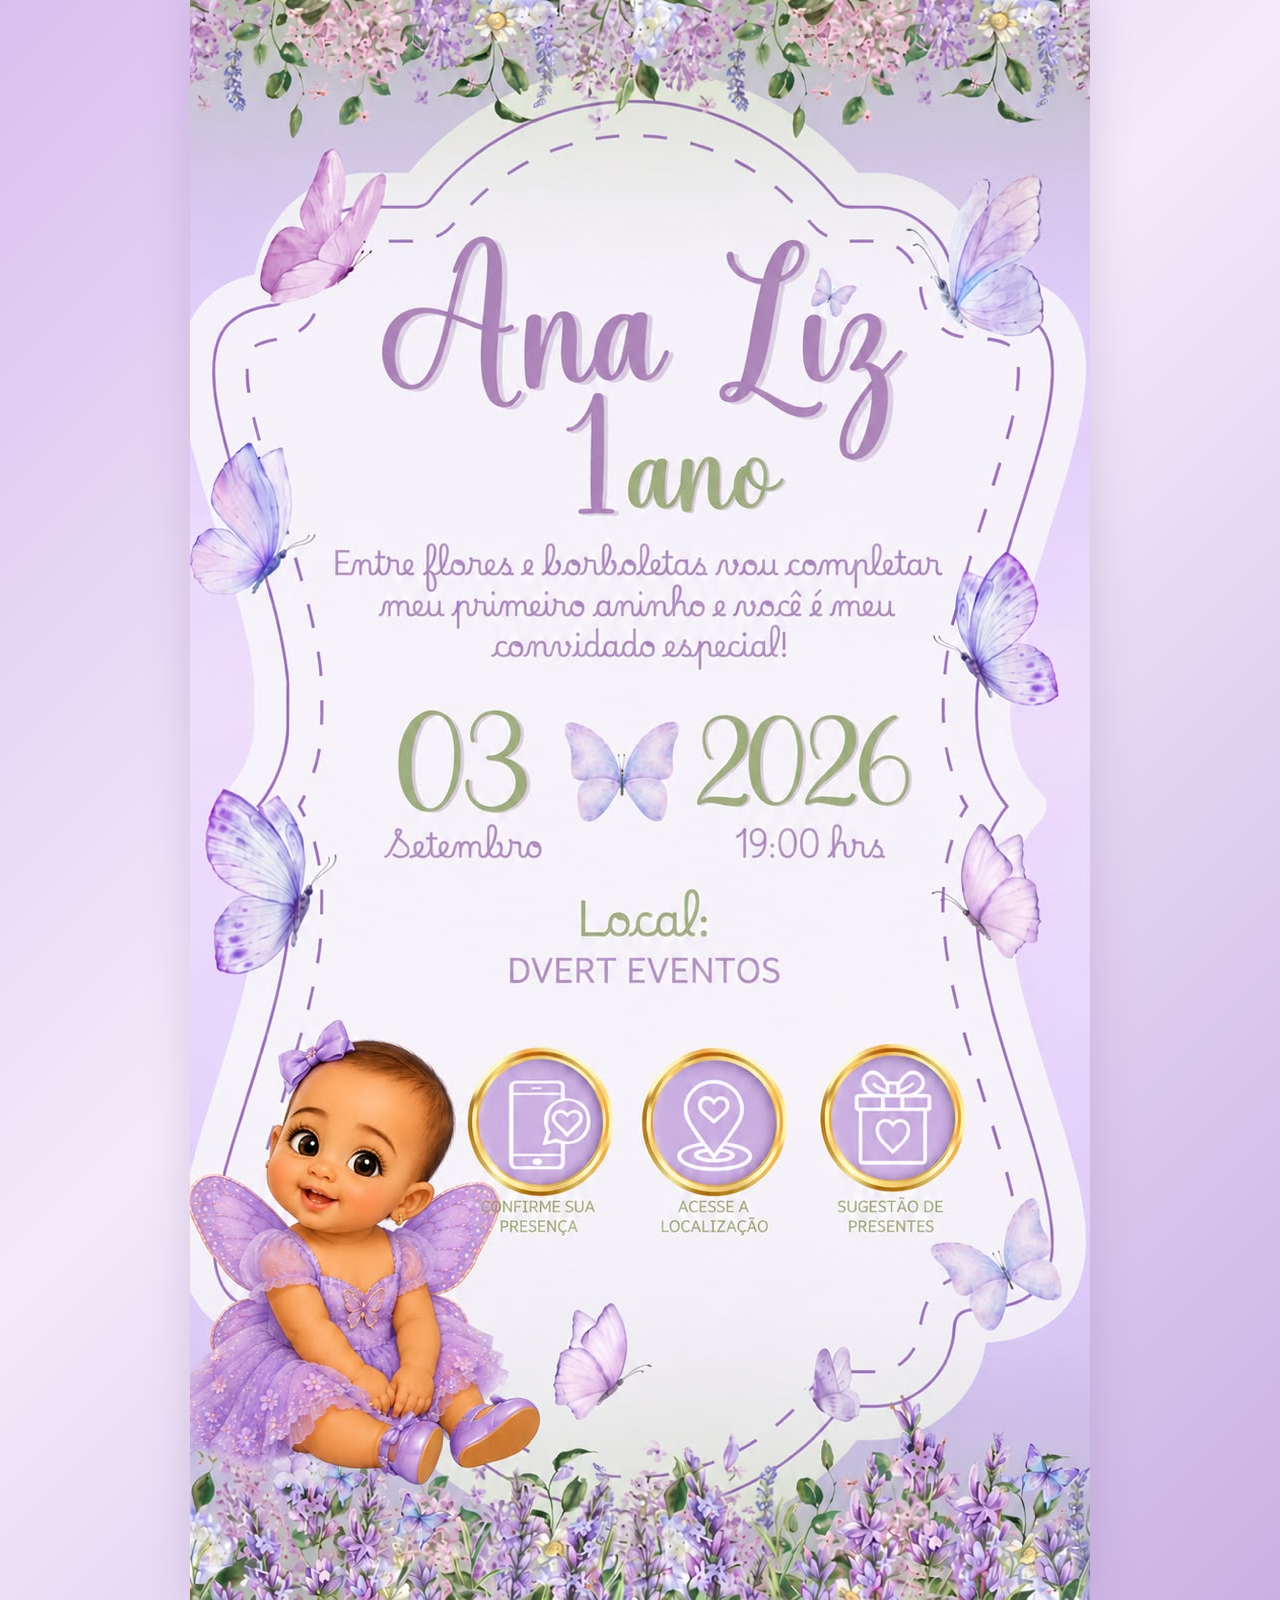
==== index.html @ 5e08dd84 "Cria site de convite da Ana Liz" ====
<!doctype html>
<html lang="pt-BR">
<head>
  <meta charset="UTF-8">
  <meta name="viewport" content="width=device-width, initial-scale=1">
  <meta name="theme-color" content="#c9a4df">
  <meta name="description" content="Convite de aniversário de 1 ano da Ana Liz.">
  <title>Ana Liz — 1 ano</title>
  <link rel="preconnect" href="https://fonts.googleapis.com">
  <link rel="preconnect" href="https://fonts.gstatic.com" crossorigin>
  <link href="https://fonts.googleapis.com/css2?family=Quicksand:wght@400;500;600&family=Sacramento&display=swap" rel="stylesheet">
  <link rel="stylesheet" href="assets/styles.css">
</head>
<body class="art-page">
  <main class="invite" aria-label="Convite de aniversário da Ana Liz">
    <img class="invite__art" src="exemplo/WhatsApp%20Image%202026-08-03%20at%2011.10.00.jpeg" alt="Ana Liz, 1 ano. Dia 3 de setembro de 2026, às 19 horas, no Divert Eventos.">
    <nav class="invite__actions" aria-label="Ações do convite">
      <a class="hotspot hotspot--rsvp" href="confirmar.html" aria-label="Confirmar presença"><span>Confirmar presença</span></a>
      <a class="hotspot hotspot--map" id="map-link" href="#" target="_blank" rel="noopener noreferrer" aria-label="Abrir localização no mapa"><span>Acessar localização</span></a>
      <a class="hotspot hotspot--gifts" href="presentes.html" aria-label="Ver sugestões de presentes"><span>Sugestão de presentes</span></a>
    </nav>
  </main>
  <script src="assets/config.js"></script>
  <script src="assets/app.js"></script>
</body>
</html>
---- assets/styles.css ----
:root {
  --purple: #9c68b4;
  --purple-dark: #75448e;
  --lavender: #e8d8f5;
  --green: #9daa77;
  --cream: #fffafd;
  --gold: #d5a945;
}

* { box-sizing: border-box; }
html { background: #d9c3ed; }
body { margin: 0; color: var(--purple-dark); font-family: "Quicksand", sans-serif; }

.art-page {
  min-height: 100vh;
  display: grid;
  place-items: start center;
  background: linear-gradient(135deg, #d9c0ef, #f4eafa 45%, #cab1e4);
}

.invite { position: relative; width: min(100%, 900px); line-height: 0; box-shadow: 0 0 40px #6f4a8330; }
.invite__art { display: block; width: 100%; height: auto; }
.invite__actions { position: absolute; inset: 0; }
.hotspot { position: absolute; top: 64.2%; width: 18%; height: 13%; border-radius: 50%; }
.hotspot--rsvp { left: 31%; }
.hotspot--map { left: 50%; }
.hotspot--gifts { left: 69%; }
.hotspot span { position: absolute; width: 1px; height: 1px; overflow: hidden; clip: rect(0 0 0 0); }
.hotspot:focus-visible { outline: 5px solid #fff; box-shadow: 0 0 0 9px var(--purple); }

.back-button {
  position: absolute; z-index: 3; top: 1.25rem; left: 1.25rem; line-height: 1;
  display: inline-flex; align-items: center; gap: .3rem; padding: .62rem 1rem;
  color: #fff; background: #75448ed9; border: 2px solid #ffffffaa; border-radius: 999px;
  text-decoration: none; font: 600 .9rem/1 "Quicksand", sans-serif; backdrop-filter: blur(5px);
}
.back-button:first-letter { font-size: 1.5rem; }

.form-page {
  min-height: 100vh; padding: 0; background: #d5b8ed;
  background-image: radial-gradient(circle at 15% 15%, #f5eafa 0 3%, transparent 20%), radial-gradient(circle at 85% 80%, #efdffc 0 3%, transparent 22%);
}
.rsvp-card {
  position: relative; overflow: hidden; width: min(100%, 900px); min-height: 100vh; margin: auto;
  background: linear-gradient(90deg, #ead9f8 0 3%, #fffafd 8% 92%, #ead9f8 97%);
  box-shadow: 0 0 40px #68427e35;
}
.rsvp-card::before {
  content: ""; position: absolute; inset: 5.5rem 4% 6rem; border: 3px solid var(--purple); border-radius: 46% 46% 40% 40% / 9% 9% 8% 8%; opacity: .7;
}
.rsvp-card::after {
  content: ""; position: absolute; inset: 6.2rem 5.2% 6.8rem; border: 2px dashed var(--purple); border-radius: 45% 45% 39% 39% / 8% 8% 7% 7%; opacity: .75;
}
.flower-border { position: absolute; z-index: 1; left: 0; width: 100%; height: 115px; background: url("../exemplo/WhatsApp%20Image%202026-08-03%20at%2011.13.40.jpeg") center top / 100% auto no-repeat; }
.flower-border--top { top: 0; }
.flower-border--bottom { bottom: 0; background-position: center bottom; }
.butterfly { position: absolute; z-index: 2; font-size: 3rem; filter: hue-rotate(28deg); }
.butterfly--one { top: 7rem; left: 5%; transform: rotate(-18deg); }
.butterfly--two { right: 5%; bottom: 8rem; transform: rotate(24deg); }
.rsvp-card__content { position: relative; z-index: 2; width: min(78%, 590px); margin: auto; padding: 8.5rem 0 9rem; text-align: center; }
.eyebrow { margin: 0; color: var(--green); font-size: .84rem; font-weight: 600; letter-spacing: .18em; text-transform: uppercase; }
h1 { margin: .3rem 0 .6rem; font: 400 clamp(4rem, 12vw, 6.5rem)/.68 "Sacramento", cursive; color: var(--purple); }
.intro { max-width: 440px; margin: 1.4rem auto 1.7rem; line-height: 1.55; color: #796880; }
.rsvp-form { text-align: left; }
.rsvp-form > label, legend { display: block; margin: .85rem 0 .35rem; color: var(--purple-dark); font-size: .88rem; font-weight: 600; }
small { color: #94859b; font-weight: 400; }
input, textarea {
  width: 100%; border: 1px solid #d6bce4; border-radius: 13px; padding: .82rem .95rem;
  color: #5e4967; background: #fff; font: inherit; outline: none; box-shadow: 0 3px 10px #7550890b;
}
input:focus, textarea:focus { border-color: var(--purple); box-shadow: 0 0 0 3px #b88dce35; }
textarea { resize: vertical; }
fieldset { margin: 1rem 0; padding: 0; border: 0; }
.choice { display: flex; align-items: center; gap: .7rem; margin: .5rem 0; padding: .7rem .8rem; border: 1px solid #e2ceeb; border-radius: 13px; background: #fff; color: #67536f; cursor: pointer; }
.choice input { width: 1.05rem; height: 1.05rem; accent-color: var(--purple); }
button {
  width: 100%; margin-top: 1.25rem; padding: .95rem 1.2rem; border: 2px solid #ecc65e; border-radius: 999px;
  color: #fff; background: linear-gradient(135deg, #ae78c8, #8752a1); font: 600 1rem "Quicksand", sans-serif;
  box-shadow: 0 6px 0 #c99f39, 0 11px 22px #70438035; cursor: pointer;
}
button:hover { transform: translateY(-1px); }
button:disabled { opacity: .65; cursor: wait; }
.form-status { min-height: 1.5em; margin: 1rem 0 0; text-align: center; font-size: .9rem; line-height: 1.45; }
.form-status--success { color: #547442; }
.form-status--error { color: #a33a60; }
.back-button--form { top: 1rem; }

@media (max-width: 540px) {
  .back-button { top: .65rem; left: .65rem; padding: .5rem .72rem; }
  .back-button span { display: none; }
  .rsvp-card::before { inset-inline: 2%; }
  .rsvp-card::after { inset-inline: 3.5%; }
  .rsvp-card__content { width: 78%; padding-top: 7.5rem; }
  .flower-border { height: 88px; }
  .butterfly { font-size: 2rem; }
  .intro { font-size: .9rem; }
}
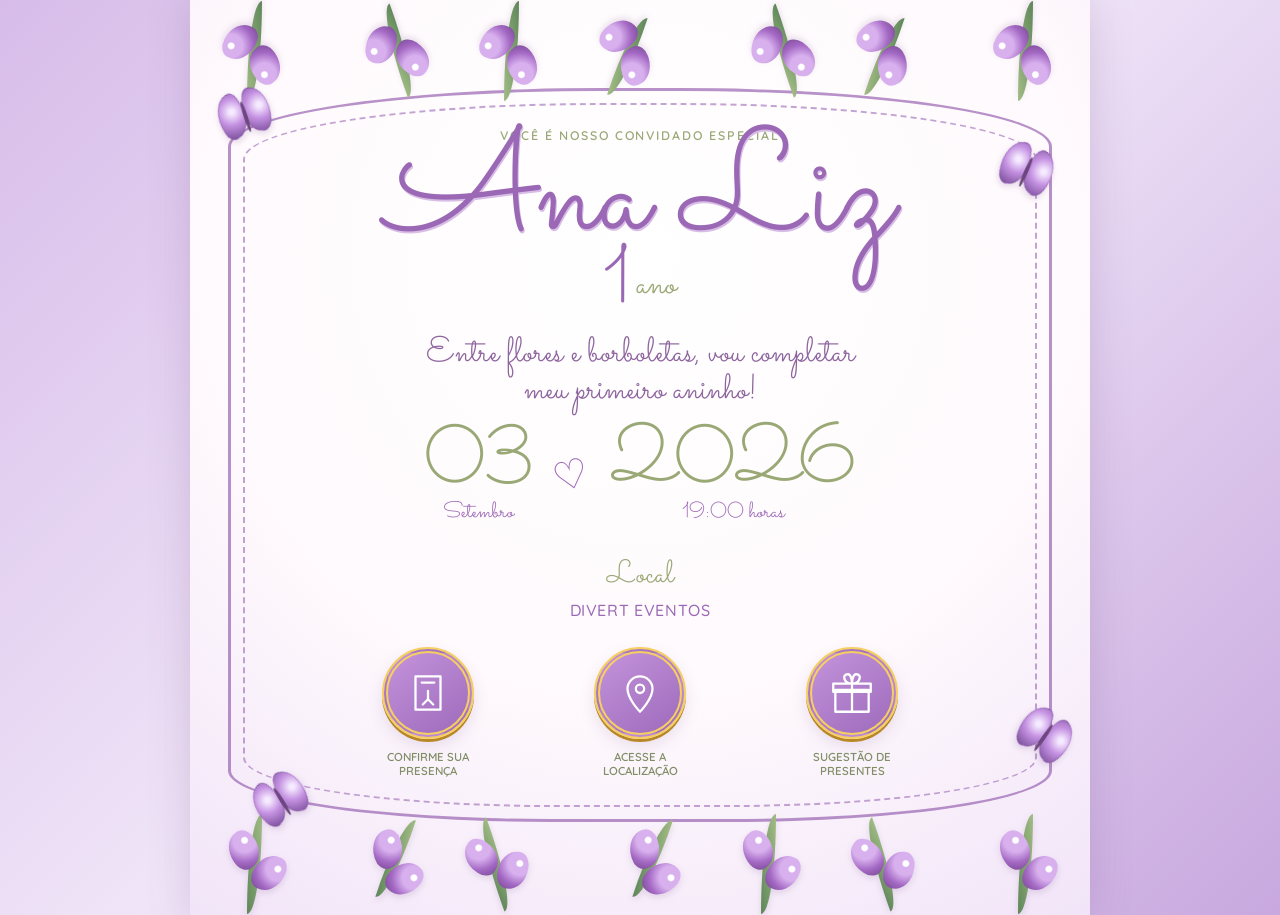
==== commit 0d196fea: "Reconstrói convite com HTML e CSS" ====
--- a/index.html
+++ b/index.html
@@ -11,14 +11,51 @@
   <link href="https://fonts.googleapis.com/css2?family=Quicksand:wght@400;500;600&family=Sacramento&display=swap" rel="stylesheet">
   <link rel="stylesheet" href="assets/styles.css">
 </head>
-<body class="art-page">
-  <main class="invite" aria-label="Convite de aniversário da Ana Liz">
-    <img class="invite__art" src="exemplo/WhatsApp%20Image%202026-08-03%20at%2011.10.00.jpeg" alt="Ana Liz, 1 ano. Dia 3 de setembro de 2026, às 19 horas, no Divert Eventos.">
-    <nav class="invite__actions" aria-label="Ações do convite">
-      <a class="hotspot hotspot--rsvp" href="confirmar.html" aria-label="Confirmar presença"><span>Confirmar presença</span></a>
-      <a class="hotspot hotspot--map" id="map-link" href="#" target="_blank" rel="noopener noreferrer" aria-label="Abrir localização no mapa"><span>Acessar localização</span></a>
-      <a class="hotspot hotspot--gifts" href="presentes.html" aria-label="Ver sugestões de presentes"><span>Sugestão de presentes</span></a>
-    </nav>
+<body class="invitation-page">
+  <main class="paper">
+    <div class="garden garden--top" aria-hidden="true"><i></i><i></i><i></i><i></i><i></i><i></i><i></i></div>
+    <div class="garden garden--bottom" aria-hidden="true"><i></i><i></i><i></i><i></i><i></i><i></i><i></i></div>
+    <div class="stitched-frame" aria-hidden="true"></div>
+    <span class="css-butterfly bf-1" aria-hidden="true"><i></i></span>
+    <span class="css-butterfly bf-2" aria-hidden="true"><i></i></span>
+    <span class="css-butterfly bf-3" aria-hidden="true"><i></i></span>
+    <span class="css-butterfly bf-4" aria-hidden="true"><i></i></span>
+
+    <section class="hero-content">
+      <p class="eyebrow">Você é nosso convidado especial</p>
+      <h1 class="name">Ana Liz</h1>
+      <p class="age"><strong>1</strong><span>ano</span></p>
+      <p class="verse">Entre flores e borboletas, vou completar<br>meu primeiro aninho!</p>
+
+      <div class="date-row" aria-label="3 de setembro de 2026, às 19 horas">
+        <div><strong>03</strong><span>Setembro</span></div>
+        <span class="date-butterfly" aria-hidden="true">♡</span>
+        <div><strong>2026</strong><span>19:00 horas</span></div>
+      </div>
+
+      <p class="venue"><span>Local</span><strong>DIVERT EVENTOS</strong></p>
+
+      <nav class="action-grid" aria-label="Ações do convite">
+        <a href="confirmar.html">
+          <span class="round-icon gold-ring" aria-hidden="true">
+            <svg viewBox="0 0 48 48"><path d="M12 8h24v32H12zM18 14h12M19 35l5-5 5 5M24 30v-8"/></svg>
+          </span>
+          <span>Confirme sua<br>presença</span>
+        </a>
+        <a id="map-link" href="#" target="_blank" rel="noopener noreferrer">
+          <span class="round-icon gold-ring" aria-hidden="true">
+            <svg viewBox="0 0 48 48"><path d="M24 42s12-12 12-22a12 12 0 1 0-24 0c0 10 12 22 12 22z"/><circle cx="24" cy="20" r="4"/></svg>
+          </span>
+          <span>Acesse a<br>localização</span>
+        </a>
+        <a href="presentes.html">
+          <span class="round-icon gold-ring" aria-hidden="true">
+            <svg viewBox="0 0 48 48"><path d="M8 21h32v21H8zM6 15h36v8H6zM24 15v27M24 15c-8 0-10-9-4-9 4 0 4 9 4 9zm0 0c8 0 10-9 4-9-4 0-4 9-4 9z"/></svg>
+          </span>
+          <span>Sugestão de<br>presentes</span>
+        </a>
+      </nav>
+    </section>
   </main>
   <script src="assets/config.js"></script>
   <script src="assets/app.js"></script>
--- a/assets/styles.css
+++ b/assets/styles.css
@@ -1,97 +1,46 @@
-:root {
-  --purple: #9c68b4;
-  --purple-dark: #75448e;
-  --lavender: #e8d8f5;
-  --green: #9daa77;
-  --cream: #fffafd;
-  --gold: #d5a945;
-}
-
-* { box-sizing: border-box; }
-html { background: #d9c3ed; }
-body { margin: 0; color: var(--purple-dark); font-family: "Quicksand", sans-serif; }
-
-.art-page {
-  min-height: 100vh;
-  display: grid;
-  place-items: start center;
-  background: linear-gradient(135deg, #d9c0ef, #f4eafa 45%, #cab1e4);
-}
-
-.invite { position: relative; width: min(100%, 900px); line-height: 0; box-shadow: 0 0 40px #6f4a8330; }
-.invite__art { display: block; width: 100%; height: auto; }
-.invite__actions { position: absolute; inset: 0; }
-.hotspot { position: absolute; top: 64.2%; width: 18%; height: 13%; border-radius: 50%; }
-.hotspot--rsvp { left: 31%; }
-.hotspot--map { left: 50%; }
-.hotspot--gifts { left: 69%; }
-.hotspot span { position: absolute; width: 1px; height: 1px; overflow: hidden; clip: rect(0 0 0 0); }
-.hotspot:focus-visible { outline: 5px solid #fff; box-shadow: 0 0 0 9px var(--purple); }
-
-.back-button {
-  position: absolute; z-index: 3; top: 1.25rem; left: 1.25rem; line-height: 1;
-  display: inline-flex; align-items: center; gap: .3rem; padding: .62rem 1rem;
-  color: #fff; background: #75448ed9; border: 2px solid #ffffffaa; border-radius: 999px;
-  text-decoration: none; font: 600 .9rem/1 "Quicksand", sans-serif; backdrop-filter: blur(5px);
-}
-.back-button:first-letter { font-size: 1.5rem; }
-
-.form-page {
-  min-height: 100vh; padding: 0; background: #d5b8ed;
-  background-image: radial-gradient(circle at 15% 15%, #f5eafa 0 3%, transparent 20%), radial-gradient(circle at 85% 80%, #efdffc 0 3%, transparent 22%);
-}
-.rsvp-card {
-  position: relative; overflow: hidden; width: min(100%, 900px); min-height: 100vh; margin: auto;
-  background: linear-gradient(90deg, #ead9f8 0 3%, #fffafd 8% 92%, #ead9f8 97%);
-  box-shadow: 0 0 40px #68427e35;
-}
-.rsvp-card::before {
-  content: ""; position: absolute; inset: 5.5rem 4% 6rem; border: 3px solid var(--purple); border-radius: 46% 46% 40% 40% / 9% 9% 8% 8%; opacity: .7;
-}
-.rsvp-card::after {
-  content: ""; position: absolute; inset: 6.2rem 5.2% 6.8rem; border: 2px dashed var(--purple); border-radius: 45% 45% 39% 39% / 8% 8% 7% 7%; opacity: .75;
-}
-.flower-border { position: absolute; z-index: 1; left: 0; width: 100%; height: 115px; background: url("../exemplo/WhatsApp%20Image%202026-08-03%20at%2011.13.40.jpeg") center top / 100% auto no-repeat; }
-.flower-border--top { top: 0; }
-.flower-border--bottom { bottom: 0; background-position: center bottom; }
-.butterfly { position: absolute; z-index: 2; font-size: 3rem; filter: hue-rotate(28deg); }
-.butterfly--one { top: 7rem; left: 5%; transform: rotate(-18deg); }
-.butterfly--two { right: 5%; bottom: 8rem; transform: rotate(24deg); }
-.rsvp-card__content { position: relative; z-index: 2; width: min(78%, 590px); margin: auto; padding: 8.5rem 0 9rem; text-align: center; }
-.eyebrow { margin: 0; color: var(--green); font-size: .84rem; font-weight: 600; letter-spacing: .18em; text-transform: uppercase; }
-h1 { margin: .3rem 0 .6rem; font: 400 clamp(4rem, 12vw, 6.5rem)/.68 "Sacramento", cursive; color: var(--purple); }
-.intro { max-width: 440px; margin: 1.4rem auto 1.7rem; line-height: 1.55; color: #796880; }
-.rsvp-form { text-align: left; }
-.rsvp-form > label, legend { display: block; margin: .85rem 0 .35rem; color: var(--purple-dark); font-size: .88rem; font-weight: 600; }
-small { color: #94859b; font-weight: 400; }
-input, textarea {
-  width: 100%; border: 1px solid #d6bce4; border-radius: 13px; padding: .82rem .95rem;
-  color: #5e4967; background: #fff; font: inherit; outline: none; box-shadow: 0 3px 10px #7550890b;
-}
-input:focus, textarea:focus { border-color: var(--purple); box-shadow: 0 0 0 3px #b88dce35; }
-textarea { resize: vertical; }
-fieldset { margin: 1rem 0; padding: 0; border: 0; }
-.choice { display: flex; align-items: center; gap: .7rem; margin: .5rem 0; padding: .7rem .8rem; border: 1px solid #e2ceeb; border-radius: 13px; background: #fff; color: #67536f; cursor: pointer; }
-.choice input { width: 1.05rem; height: 1.05rem; accent-color: var(--purple); }
-button {
-  width: 100%; margin-top: 1.25rem; padding: .95rem 1.2rem; border: 2px solid #ecc65e; border-radius: 999px;
-  color: #fff; background: linear-gradient(135deg, #ae78c8, #8752a1); font: 600 1rem "Quicksand", sans-serif;
-  box-shadow: 0 6px 0 #c99f39, 0 11px 22px #70438035; cursor: pointer;
-}
-button:hover { transform: translateY(-1px); }
-button:disabled { opacity: .65; cursor: wait; }
-.form-status { min-height: 1.5em; margin: 1rem 0 0; text-align: center; font-size: .9rem; line-height: 1.45; }
-.form-status--success { color: #547442; }
-.form-status--error { color: #a33a60; }
-.back-button--form { top: 1rem; }
-
-@media (max-width: 540px) {
-  .back-button { top: .65rem; left: .65rem; padding: .5rem .72rem; }
-  .back-button span { display: none; }
-  .rsvp-card::before { inset-inline: 2%; }
-  .rsvp-card::after { inset-inline: 3.5%; }
-  .rsvp-card__content { width: 78%; padding-top: 7.5rem; }
-  .flower-border { height: 88px; }
-  .butterfly { font-size: 2rem; }
-  .intro { font-size: .9rem; }
-}
+:root { --purple:#9b68b5; --dark:#714687; --lavender:#dfc8f0; --green:#9aa876; --paper:#fffafd; --gold:#d5aa43; }
+* { box-sizing:border-box; }
+html { background:#d8c0eb; }
+body { margin:0; color:var(--dark); font-family:"Quicksand",sans-serif; }
+.invitation-page,.form-page { min-height:100vh; background:linear-gradient(135deg,#d7bce9,#f0e5f8 48%,#c8a8df); }
+.paper,.rsvp-card { position:relative; overflow:hidden; width:min(100%,900px); min-height:100vh; margin:auto; background:radial-gradient(circle at 50% 28%,#fff 0,#fffafd 55%,#f1e4f8 100%); box-shadow:0 0 40px #68427e35; }
+.stitched-frame,.rsvp-card::before,.rsvp-card::after { position:absolute; pointer-events:none; }
+.stitched-frame { z-index:1; inset:5.5rem 4.2% 5.8rem; border:3px solid #9b68b5b8; border-radius:45% 45% 39% 39% / 8% 8% 7% 7%; }
+.stitched-frame::after { content:""; position:absolute; inset:12px; border:2px dashed #9b68b599; border-radius:inherit; }
+.garden { position:absolute; z-index:3; left:0; width:100%; height:110px; display:flex; align-items:flex-start; justify-content:space-around; pointer-events:none; filter:drop-shadow(0 3px 3px #7b53832c); }
+.garden--top { top:-9px; transform:rotate(180deg); }
+.garden--bottom { bottom:-9px; }
+.garden i { position:relative; display:block; width:15px; height:100px; border-radius:100% 0; background:linear-gradient(80deg,#5f875a,#a2bc85); transform:rotate(var(--r,0deg)); transform-origin:bottom; }
+.garden i::before,.garden i::after { content:""; position:absolute; width:30px; height:38px; border-radius:60% 35% 60% 35%; background:radial-gradient(circle at 70% 30%,#fff 0 8%,#d8b0ee 12% 34%,#a469c4 65%,#74468f); }
+.garden i::before { left:-18px; top:17px; transform:rotate(-35deg); }
+.garden i::after { left:7px; top:40px; transform:rotate(28deg); }
+.garden i:nth-child(2n) { --r:18deg; height:85px; }
+.garden i:nth-child(3n) { --r:-20deg; height:95px; }
+.css-butterfly { position:absolute; z-index:4; width:55px; height:47px; transform:rotate(var(--turn,0deg)); filter:drop-shadow(0 3px 3px #71468733); }
+.css-butterfly::before,.css-butterfly::after { content:""; position:absolute; top:0; width:27px; height:42px; background:radial-gradient(circle at 60% 40%,#f5eaff 0 8%,#c592e2 44%,#8255a2 90%); border:1px solid #8255a266; }
+.css-butterfly::before { left:0; border-radius:80% 25% 75% 30%; transform:rotate(-15deg); }
+.css-butterfly::after { right:0; border-radius:25% 80% 30% 75%; transform:rotate(15deg); }
+.css-butterfly i { position:absolute; z-index:2; left:26px; top:10px; width:4px; height:32px; border-radius:50%; background:#6e467f; }
+.bf-1 { top:10%; left:3%; --turn:-18deg; }.bf-2 { top:16%; right:4%; --turn:24deg; }.bf-3 { bottom:17%; right:2%; --turn:35deg; }.bf-4 { bottom:10%; left:7%; --turn:-32deg; }
+.hero-content,.gifts-content { position:relative; z-index:2; width:min(78%,620px); margin:auto; padding:8rem 0 8.5rem; text-align:center; }
+.eyebrow { margin:0; color:var(--green); font-size:.78rem; font-weight:600; letter-spacing:.16em; text-transform:uppercase; }
+.name { margin:.35rem 0 0; color:var(--purple); font:400 clamp(5.4rem,16vw,9rem)/.7 "Sacramento",cursive; text-shadow:1px 2px #d8bde6; }
+.age { display:flex; align-items:center; justify-content:center; gap:.4rem; margin:.15rem 0 .7rem; }
+.age strong { color:var(--purple); font:400 5.2rem/.8 "Sacramento",cursive; }.age span { color:var(--green); font:400 2.3rem "Sacramento",cursive; }
+.verse { margin:1.1rem auto; color:#8e659e; font:400 clamp(1.55rem,5vw,2.2rem)/1.05 "Sacramento",cursive; }
+.date-row { display:flex; align-items:center; justify-content:center; gap:1.3rem; margin:1.4rem 0; }
+.date-row div { display:grid; }.date-row strong { color:var(--green); font:400 clamp(3.2rem,10vw,5rem)/.8 "Sacramento",cursive; }.date-row span { color:var(--purple); font:400 1.4rem "Sacramento",cursive; }.date-butterfly { font-size:2.5rem!important; transform:rotate(-15deg); }
+.venue { display:grid; gap:.1rem; margin:1.2rem 0; }.venue span { color:var(--green); font:400 2rem "Sacramento",cursive; }.venue strong { color:var(--purple); font-weight:500; letter-spacing:.04em; }
+.action-grid { display:grid; grid-template-columns:repeat(3,1fr); gap:1rem; margin-top:1.7rem; }
+.action-grid a { display:grid; justify-items:center; gap:.65rem; color:#818d65; font-size:.72rem; font-weight:600; line-height:1.25; text-decoration:none; text-transform:uppercase; }
+.round-icon { display:grid; place-items:center; width:92px; aspect-ratio:1; border-radius:50%; background:linear-gradient(145deg,#c493db,#9d6bbb); }
+.gold-ring { border:6px double #f6cf62; box-shadow:0 3px 0 #b88827,0 7px 16px #70438025; }.round-icon svg { width:50px; fill:none; stroke:#fff; stroke-width:2.2; stroke-linecap:round; stroke-linejoin:round; }
+.action-grid a:hover .round-icon { transform:translateY(-3px); }
+.back-button { position:absolute; z-index:8; top:1rem; left:1rem; display:inline-flex; align-items:center; gap:.3rem; padding:.62rem 1rem; border:2px solid #ffffffaa; border-radius:999px; color:#fff; background:#75448ed9; text-decoration:none; font-weight:600; backdrop-filter:blur(5px); }
+.gifts-content { padding-top:7.5rem; }.gifts-title { margin:.6rem 0; color:var(--purple); font:400 clamp(4.4rem,13vw,7rem)/.66 "Sacramento",cursive; }.gifts-title small { color:var(--green); font-size:.45em; }.gifts-intro { max-width:470px; margin:1rem auto 1.5rem; color:#806c89; line-height:1.5; }
+.gift-list { display:grid; gap:.8rem; text-align:left; }.gift-item { display:flex; align-items:center; gap:1rem; padding:.7rem 1rem; border-bottom:2px dotted #b68bc7; }.gift-icon { flex:0 0 78px; display:grid; place-items:center; width:78px; height:78px; border-radius:50%; background:#ecdcf5; }.gift-icon svg { width:63px; fill:#d9b7eb88; stroke:#82549a; stroke-width:2; stroke-linecap:round; stroke-linejoin:round; }.gift-item div { display:grid; flex:1; grid-template-columns:1fr auto; align-items:baseline; gap:.5rem; }.gift-item span { color:var(--purple); font:400 2rem "Sacramento",cursive; }.gift-item strong { color:var(--green); font:500 1.2rem "Quicksand",sans-serif; }.primary-link { display:inline-block; margin-top:1.5rem; padding:.85rem 1.5rem; border:3px double #f2cc60; border-radius:999px; color:#fff; background:var(--purple); text-decoration:none; box-shadow:0 5px 0 #bd9029; }
+.rsvp-card { overflow:hidden; }.rsvp-card::before { content:""; z-index:1; inset:5.5rem 4% 6rem; border:3px solid var(--purple); border-radius:46% 46% 40% 40%/9% 9% 8% 8%; opacity:.7; }.rsvp-card::after { content:""; z-index:1; inset:6.2rem 5.2% 6.8rem; border:2px dashed var(--purple); border-radius:45% 45% 39% 39%/8% 8% 7% 7%; opacity:.75; }
+.butterfly { position:absolute; z-index:2; font-size:3rem; }.butterfly--one{top:7rem;left:5%;transform:rotate(-18deg)}.butterfly--two{right:5%;bottom:8rem;transform:rotate(24deg)}
+.rsvp-card__content { position:relative; z-index:4; width:min(78%,590px); margin:auto; padding:8.5rem 0 9rem; text-align:center; }.rsvp-card h1 { margin:.3rem 0 .6rem; color:var(--purple); font:400 clamp(4rem,12vw,6.5rem)/.68 "Sacramento",cursive; }.intro { max-width:440px; margin:1.4rem auto 1.7rem; color:#796880; line-height:1.55; }
+.rsvp-form { text-align:left; }.rsvp-form>label,legend { display:block; margin:.85rem 0 .35rem; font-size:.88rem; font-weight:600; }small { color:#94859b; font-weight:400; }input,textarea { width:100%; padding:.82rem .95rem; border:1px solid #d6bce4; border-radius:13px; outline:none; color:#5e4967; background:#fff; font:inherit; }input:focus,textarea:focus { border-color:var(--purple); box-shadow:0 0 0 3px #b88dce35; }textarea{resize:vertical}fieldset{margin:1rem 0;padding:0;border:0}.choice{display:flex;align-items:center;gap:.7rem;margin:.5rem 0;padding:.7rem .8rem;border:1px solid #e2ceeb;border-radius:13px;background:#fff;cursor:pointer}.choice input{width:1.05rem;height:1.05rem;accent-color:var(--purple)}button{width:100%;margin-top:1.25rem;padding:.95rem;border:2px solid #ecc65e;border-radius:999px;color:#fff;background:linear-gradient(135deg,#ae78c8,#8752a1);font:600 1rem "Quicksand";box-shadow:0 6px 0 #c99f39;cursor:pointer}button:disabled{opacity:.65}.form-status{min-height:1.5em;margin:1rem 0 0;text-align:center;font-size:.9rem}.form-status--success{color:#547442}.form-status--error{color:#a33a60}.back-button--form{top:1rem}
+@media(max-width:540px){.stitched-frame{inset-inline:2.5%}.hero-content,.gifts-content,.rsvp-card__content{width:78%}.hero-content{padding-top:7rem}.garden{height:80px}.garden i{height:75px;width:11px}.garden i::before,.garden i::after{width:23px;height:30px}.css-butterfly{transform:scale(.7) rotate(var(--turn))}.round-icon{width:68px}.round-icon svg{width:37px}.action-grid{gap:.35rem}.action-grid a{font-size:.58rem}.date-row{gap:.6rem}.gift-item{padding-inline:0}.gift-icon{flex-basis:60px;width:60px;height:60px}.gift-icon svg{width:49px}.gift-item div{display:grid;grid-template-columns:1fr}.gift-item span{font-size:1.6rem}.gift-item strong{font-size:1rem}.back-button{top:.55rem;left:.55rem;padding:.5rem .72rem}.back-button span{display:none}.rsvp-card::before{inset-inline:2%}.rsvp-card::after{inset-inline:3.5%}}
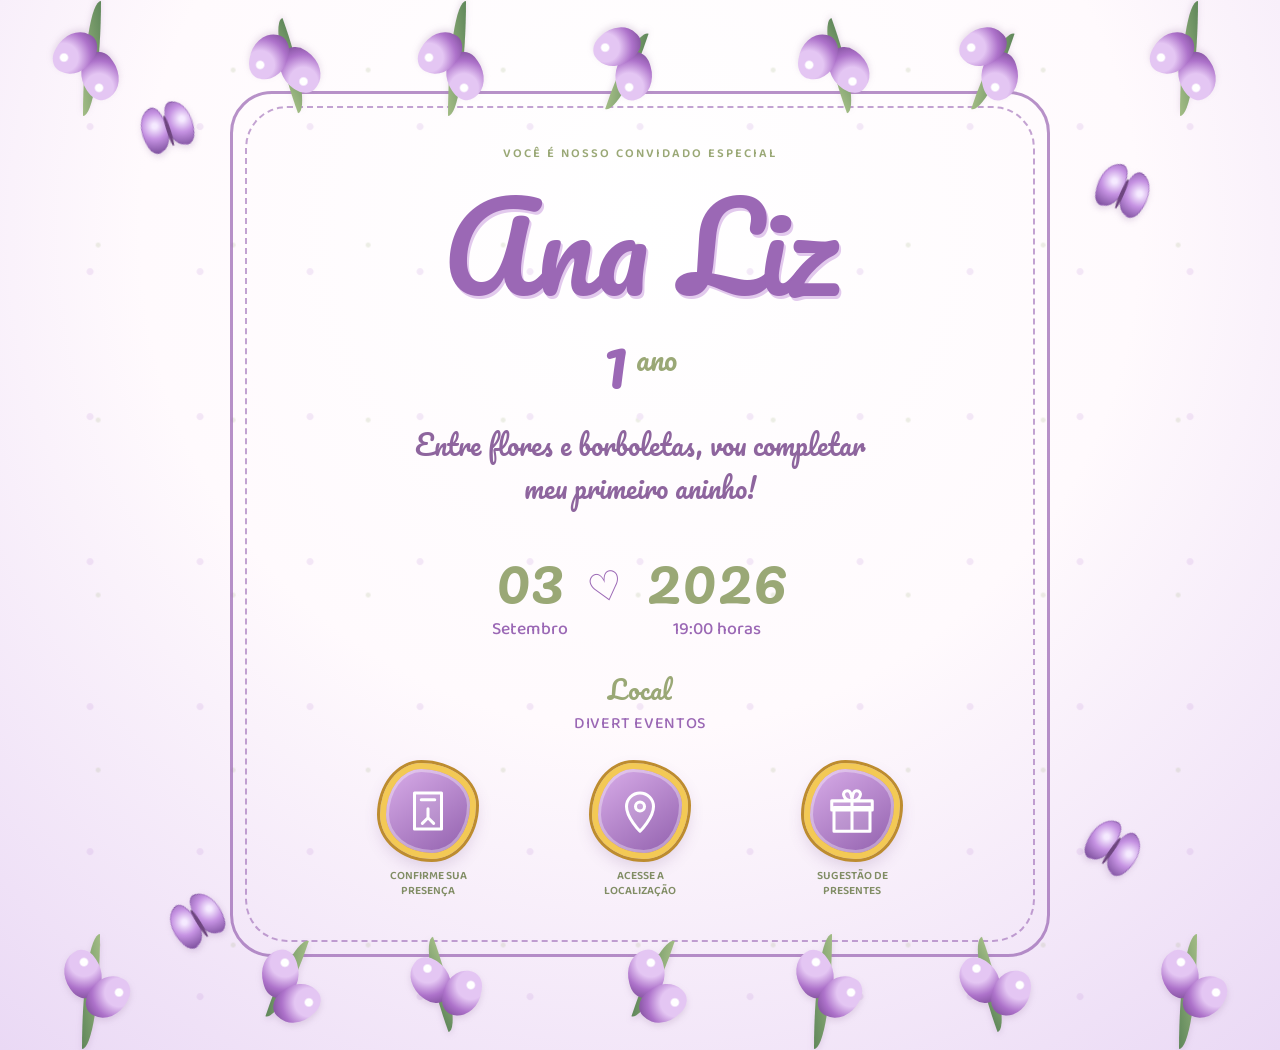
==== commit 98617e70: "Amplia cenário e refina tipografia do convite" ====
--- a/index.html
+++ b/index.html
@@ -8,7 +8,7 @@
   <title>Ana Liz — 1 ano</title>
   <link rel="preconnect" href="https://fonts.googleapis.com">
   <link rel="preconnect" href="https://fonts.gstatic.com" crossorigin>
-  <link href="https://fonts.googleapis.com/css2?family=Quicksand:wght@400;500;600&family=Sacramento&display=swap" rel="stylesheet">
+  <link href="https://fonts.googleapis.com/css2?family=Baloo+2:wght@400;500;600;700&family=Pacifico&display=swap" rel="stylesheet">
   <link rel="stylesheet" href="assets/styles.css">
 </head>
 <body class="invitation-page">
--- a/assets/styles.css
+++ b/assets/styles.css
@@ -44,3 +44,47 @@
 .rsvp-card__content { position:relative; z-index:4; width:min(78%,590px); margin:auto; padding:8.5rem 0 9rem; text-align:center; }.rsvp-card h1 { margin:.3rem 0 .6rem; color:var(--purple); font:400 clamp(4rem,12vw,6.5rem)/.68 "Sacramento",cursive; }.intro { max-width:440px; margin:1.4rem auto 1.7rem; color:#796880; line-height:1.55; }
 .rsvp-form { text-align:left; }.rsvp-form>label,legend { display:block; margin:.85rem 0 .35rem; font-size:.88rem; font-weight:600; }small { color:#94859b; font-weight:400; }input,textarea { width:100%; padding:.82rem .95rem; border:1px solid #d6bce4; border-radius:13px; outline:none; color:#5e4967; background:#fff; font:inherit; }input:focus,textarea:focus { border-color:var(--purple); box-shadow:0 0 0 3px #b88dce35; }textarea{resize:vertical}fieldset{margin:1rem 0;padding:0;border:0}.choice{display:flex;align-items:center;gap:.7rem;margin:.5rem 0;padding:.7rem .8rem;border:1px solid #e2ceeb;border-radius:13px;background:#fff;cursor:pointer}.choice input{width:1.05rem;height:1.05rem;accent-color:var(--purple)}button{width:100%;margin-top:1.25rem;padding:.95rem;border:2px solid #ecc65e;border-radius:999px;color:#fff;background:linear-gradient(135deg,#ae78c8,#8752a1);font:600 1rem "Quicksand";box-shadow:0 6px 0 #c99f39;cursor:pointer}button:disabled{opacity:.65}.form-status{min-height:1.5em;margin:1rem 0 0;text-align:center;font-size:.9rem}.form-status--success{color:#547442}.form-status--error{color:#a33a60}.back-button--form{top:1rem}
 @media(max-width:540px){.stitched-frame{inset-inline:2.5%}.hero-content,.gifts-content,.rsvp-card__content{width:78%}.hero-content{padding-top:7rem}.garden{height:80px}.garden i{height:75px;width:11px}.garden i::before,.garden i::after{width:23px;height:30px}.css-butterfly{transform:scale(.7) rotate(var(--turn))}.round-icon{width:68px}.round-icon svg{width:37px}.action-grid{gap:.35rem}.action-grid a{font-size:.58rem}.date-row{gap:.6rem}.gift-item{padding-inline:0}.gift-icon{flex-basis:60px;width:60px;height:60px}.gift-icon svg{width:49px}.gift-item div{display:grid;grid-template-columns:1fr}.gift-item span{font-size:1.6rem}.gift-item strong{font-size:1rem}.back-button{top:.55rem;left:.55rem;padding:.5rem .72rem}.back-button span{display:none}.rsvp-card::before{inset-inline:2%}.rsvp-card::after{inset-inline:3.5%}}
+
+/* Cenário em largura total e tipografia infantil */
+body { font-family:"Baloo 2",sans-serif; }
+.invitation-page,.form-page { background:radial-gradient(circle at 50% 22%,#fff 0,#fffafd 48%,#ead9f5 100%); }
+.paper,.rsvp-card { width:100%; margin:0; background:transparent; box-shadow:none; }
+.paper::before { content:""; position:absolute; inset:0; pointer-events:none; background-image:radial-gradient(circle,#bd88d7 0 3px,transparent 4px),radial-gradient(circle,#96a96f 0 2px,transparent 3px); background-position:3% 22%,97% 38%; background-size:110px 145px,135px 175px; opacity:.17; }
+.stitched-frame { top:5.7rem; bottom:5.8rem; left:max(2.5%,calc(50% - 410px)); right:max(2.5%,calc(50% - 410px)); border-radius:42px; }
+.garden { height:125px; }
+.garden i { width:18px; height:115px; }
+.garden i::before,.garden i::after { width:38px; height:46px; background:radial-gradient(circle at 70% 30%,#fff 0 8%,#e4c6f3 12% 34%,#ad72ca 65%,#74468f); }
+.bf-1 { left:max(2%,calc(50% - 500px)); }.bf-2 { right:max(3%,calc(50% - 510px)); }.bf-3 { right:max(2%,calc(50% - 500px)); }.bf-4 { left:max(5%,calc(50% - 470px)); }
+.hero-content,.gifts-content { width:min(calc(100% - 3rem),620px); padding:9rem 0 9.5rem; }
+.name { margin:1rem 0 .6rem; font:400 clamp(4rem,12vw,7.4rem)/1.1 "Pacifico",cursive; text-shadow:2px 3px #e2c9ed; }
+.age { margin:.5rem 0 1rem; }
+.age strong { font:400 4.3rem/1.15 "Pacifico",cursive; }.age span { font:400 1.8rem/1.4 "Pacifico",cursive; }
+.verse { margin:1.5rem auto; font:400 clamp(1.2rem,4vw,1.7rem)/1.6 "Pacifico",cursive; }
+.date-row { margin:1.8rem 0; }
+.date-row strong { font:400 clamp(2.6rem,8vw,4rem)/1.2 "Pacifico",cursive; }.date-row span { font:500 1.1rem/1.5 "Baloo 2",sans-serif; }
+.venue span { font:400 1.6rem/1.5 "Pacifico",cursive; }
+.round-icon { width:96px; border-radius:43% 57% 46% 54%/54% 44% 56% 46%; background:linear-gradient(145deg,#d9ade9,#9160ad); transition:.2s ease; }
+.gold-ring { border:6px solid #f3c955; outline:3px solid #bd8c2f; box-shadow:inset 0 0 0 3px #fff5,0 7px 16px #70438035; }
+.round-icon svg { width:54px; fill:#fff2; stroke-width:2.7; }
+.gifts-content { padding-top:8.5rem; }
+.gifts-title { margin:1rem 0 1.5rem; font:400 clamp(3.1rem,9vw,5.4rem)/1.25 "Pacifico",cursive; }
+.gifts-intro { line-height:1.65; }
+.gift-item span { font:400 1.6rem/1.35 "Pacifico",cursive; }.gift-item strong { font-family:"Baloo 2",sans-serif; font-weight:600; }
+.rsvp-card::before { inset:0; border:0; border-radius:0; background-image:radial-gradient(circle,#bd88d7 0 3px,transparent 4px),radial-gradient(circle,#96a96f 0 2px,transparent 3px); background-position:3% 22%,97% 38%; background-size:110px 145px,135px 175px; opacity:.17; }
+.rsvp-card::after { top:5.7rem; bottom:6rem; left:max(2.5%,calc(50% - 410px)); right:max(2.5%,calc(50% - 410px)); border-radius:42px; }
+.rsvp-card h1 { margin:1rem 0 1.2rem; font:400 clamp(3.1rem,9vw,5.2rem)/1.25 "Pacifico",cursive; }
+button { font-family:"Baloo 2",sans-serif; }
+
+@media(max-width:540px) {
+  .stitched-frame,.rsvp-card::after { left:2.5%; right:2.5%; }
+  .hero-content,.gifts-content,.rsvp-card__content { width:calc(100% - 5rem); }
+  .hero-content { padding-top:7.8rem; }
+  .garden { height:88px; }
+  .garden i { width:11px; height:80px; }
+  .garden i::before,.garden i::after { width:25px; height:31px; }
+  .round-icon { width:70px; }
+  .round-icon svg { width:39px; }
+  .action-grid { gap:.4rem; }
+  .action-grid a { font-size:.62rem; }
+  .gift-item span { font-size:1.35rem; }
+}
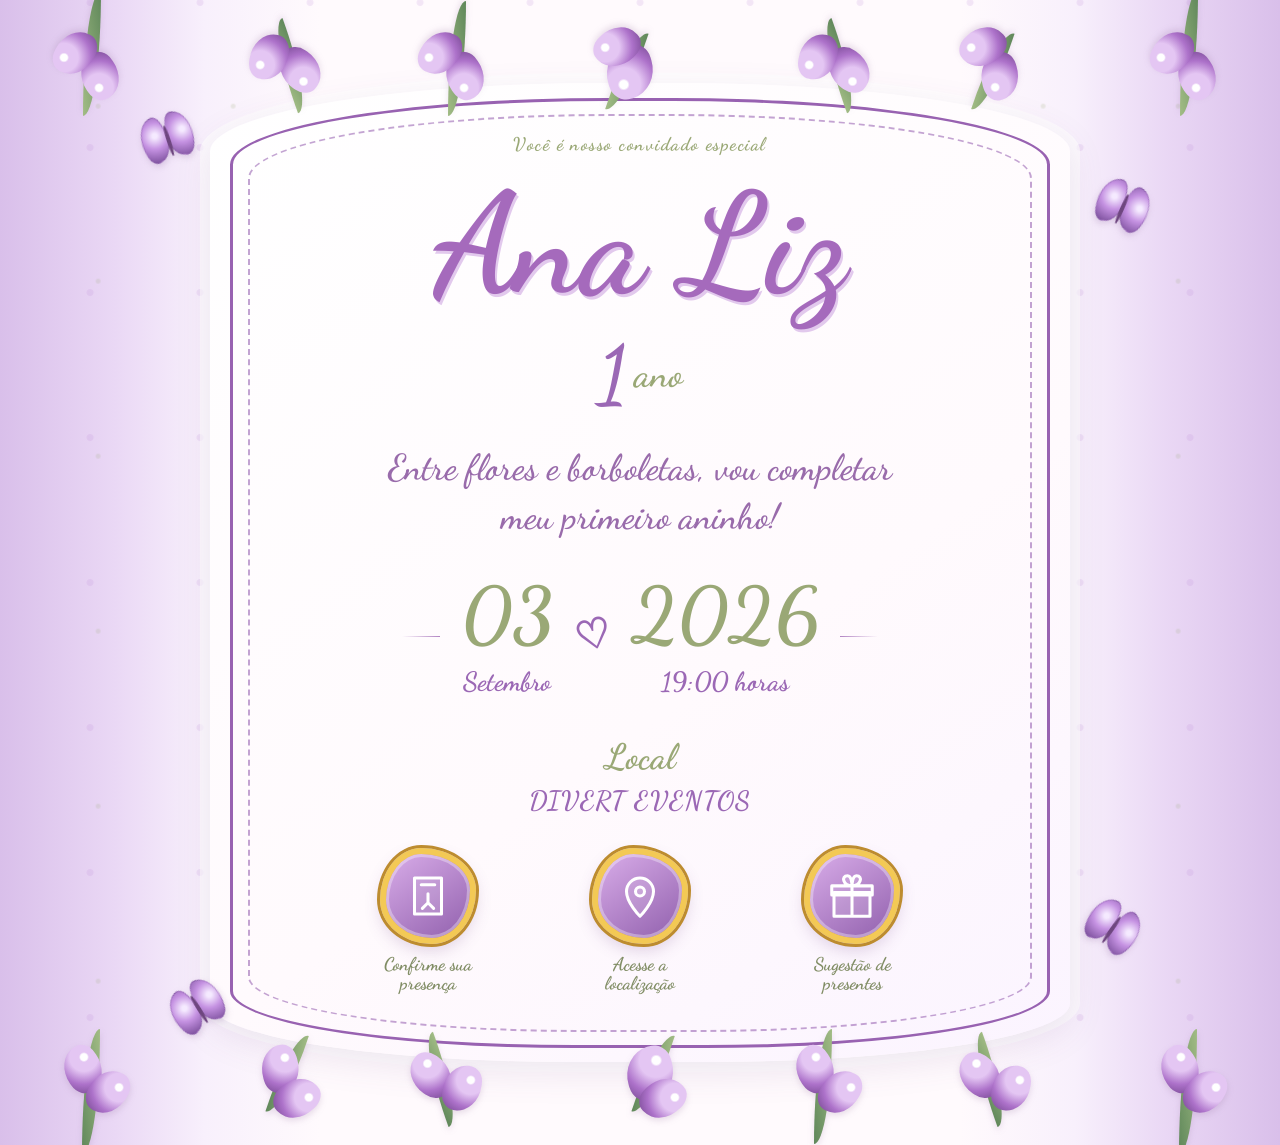
==== commit c0c659d1: "Amplia textos e aplica tipografia caligráfica" ====
--- a/index.html
+++ b/index.html
@@ -8,7 +8,7 @@
   <title>Ana Liz — 1 ano</title>
   <link rel="preconnect" href="https://fonts.googleapis.com">
   <link rel="preconnect" href="https://fonts.gstatic.com" crossorigin>
-  <link href="https://fonts.googleapis.com/css2?family=Baloo+2:wght@400;500;600;700&family=Pacifico&display=swap" rel="stylesheet">
+  <link href="https://fonts.googleapis.com/css2?family=Baloo+2:wght@400;500;600;700&family=Dancing+Script:wght@400;500;600;700&display=swap" rel="stylesheet">
   <link rel="stylesheet" href="assets/styles.css">
 </head>
 <body class="invitation-page">
--- a/assets/styles.css
+++ b/assets/styles.css
@@ -68,7 +68,9 @@
 .round-icon svg { width:54px; fill:#fff2; stroke-width:2.7; }
 .gifts-content { padding-top:8.5rem; }
 .gifts-title { margin:1rem 0 1.5rem; font:400 clamp(3.1rem,9vw,5.4rem)/1.25 "Pacifico",cursive; }
-.gifts-intro { line-height:1.65; }
+.gifts-intro { width:100%; line-height:1.65; overflow-wrap:anywhere; }
+.gift-list,.gift-item,.gift-item div { min-width:0; max-width:100%; }
+.gift-item div span,.gift-item div strong { overflow-wrap:anywhere; }
 .gift-item span { font:400 1.6rem/1.35 "Pacifico",cursive; }.gift-item strong { font-family:"Baloo 2",sans-serif; font-weight:600; }
 .rsvp-card::before { inset:0; border:0; border-radius:0; background-image:radial-gradient(circle,#bd88d7 0 3px,transparent 4px),radial-gradient(circle,#96a96f 0 2px,transparent 3px); background-position:3% 22%,97% 38%; background-size:110px 145px,135px 175px; opacity:.17; }
 .rsvp-card::after { top:5.7rem; bottom:6rem; left:max(2.5%,calc(50% - 410px)); right:max(2.5%,calc(50% - 410px)); border-radius:42px; }
@@ -88,3 +90,115 @@
   .action-grid a { font-size:.62rem; }
   .gift-item span { font-size:1.35rem; }
 }
+
+/* Cartão orgânico inspirado nas artes de referência */
+.paper,.rsvp-card {
+  background:
+    linear-gradient(90deg,#d9bfea 0%,#ead8f5 9%,#f8f0fc 16%,#fffafd 25%,#fffafd 75%,#f8f0fc 84%,#ead8f5 91%,#d9bfea 100%);
+}
+.paper::after {
+  content:"";
+  position:absolute;
+  z-index:0;
+  top:5.2rem;
+  bottom:5.2rem;
+  left:max(1.5rem,calc(50% - 430px));
+  right:max(1.5rem,calc(50% - 430px));
+  background:linear-gradient(145deg,#fff,#fffafd 60%,#fbf4ff);
+  border-radius:46% 46% 42% 42% / 7% 7% 6% 6%;
+  box-shadow:0 10px 35px #71468720,0 0 0 10px #ffffff9c;
+}
+.stitched-frame {
+  z-index:1;
+  top:6.1rem;
+  bottom:6.1rem;
+  left:max(2.4rem,calc(50% - 410px));
+  right:max(2.4rem,calc(50% - 410px));
+  border:3px solid #9862b1;
+  border-radius:46% 46% 42% 42% / 7% 7% 6% 6%;
+}
+.stitched-frame::after {
+  inset:13px 15px;
+  border-width:2px;
+  border-radius:46% 46% 42% 42% / 7% 7% 6% 6%;
+}
+.hero-content,.gifts-content { z-index:2; }
+.hero-content { padding-top:8.3rem; }
+.eyebrow { letter-spacing:.12em; }
+.name { font-size:clamp(4.5rem,12vw,7.8rem); color:#a56abc; }
+.verse { color:#996bab; }
+.date-row { position:relative; }
+.date-row::before,.date-row::after {
+  content:""; width:38px; height:1px; background:linear-gradient(90deg,transparent,#b184c3);
+}
+.date-row::after { transform:rotate(180deg); }
+.venue { margin-top:1.45rem; }
+.action-grid { margin-top:2rem; }
+.gifts-title { color:#a56abc; }
+.gift-item { border-bottom-color:#b68bc7; }
+.gift-icon { border:2px solid #c89ede; box-shadow:inset 0 0 0 5px #fff8; }
+.garden { z-index:5; }
+.garden i:nth-child(1),.garden i:nth-child(7) { height:125px; }
+.garden i:nth-child(4)::before { width:48px; height:52px; }
+.css-butterfly { z-index:6; }
+.rsvp-card::after {
+  top:6.1rem;
+  bottom:6.1rem;
+  left:max(2.4rem,calc(50% - 410px));
+  right:max(2.4rem,calc(50% - 410px));
+  border:3px solid #9862b1;
+  border-radius:46% 46% 42% 42% / 7% 7% 6% 6%;
+}
+
+@media(max-width:540px) {
+  .paper::after { left:1rem; right:1rem; border-radius:42% 42% 36% 36% / 4% 4% 3% 3%; }
+  .stitched-frame,.rsvp-card::after { left:1.55rem; right:1.55rem; border-radius:42% 42% 36% 36% / 4% 4% 3% 3%; }
+  .stitched-frame::after { inset:10px; }
+  .hero-content,.gifts-content,.rsvp-card__content { width:calc(100% - 5.6rem); }
+  .gifts-content { padding-inline:.35rem; }
+  .hero-content { padding-top:7.7rem; }
+  .name { font-size:clamp(3.6rem,16vw,5rem); }
+  .verse { font-size:1.08rem; line-height:1.55; }
+  .date-row::before,.date-row::after { display:none; }
+  .date-row strong { font-size:2.6rem; }
+}
+
+/* Tipografia caligráfica e textos mais destacados */
+.hero-content,.gifts-content,.venue,.date-row,.action-grid {
+  font-family:"Dancing Script",cursive;
+}
+.name,.age strong,.age span,.verse,.date-row strong,.venue span,
+.gifts-title,.gift-item span,.rsvp-card h1 {
+  font-family:"Dancing Script",cursive;
+}
+.name { font-size:clamp(5.2rem,14vw,8.8rem); font-weight:700; line-height:1.05; }
+.age strong { font-size:5rem; font-weight:600; }
+.age span { font-size:2.35rem; font-weight:600; }
+.verse { font-size:clamp(1.65rem,5vw,2.25rem); font-weight:600; line-height:1.35; }
+.eyebrow { font-family:"Dancing Script",cursive; font-size:1.15rem; font-weight:700; letter-spacing:.08em; text-transform:none; }
+.date-row strong { font-size:clamp(3.3rem,9vw,4.8rem); font-weight:700; }
+.date-row span { font-family:"Dancing Script",cursive; font-size:1.65rem; font-weight:700; }
+.venue span { font-size:2.2rem; font-weight:700; }
+.venue strong { font-family:"Dancing Script",cursive; font-size:1.65rem; font-weight:700; }
+.action-grid a { font-family:"Dancing Script",cursive; font-size:1.15rem; font-weight:700; line-height:1.05; text-transform:none; }
+.gifts-title { font-size:clamp(4rem,11vw,6.4rem); font-weight:700; }
+.gifts-intro { font-family:"Dancing Script",cursive; font-size:1.5rem; font-weight:600; line-height:1.4; }
+.gift-item span { font-size:2.15rem; font-weight:700; }
+.gift-item strong { font-family:"Dancing Script",cursive; font-size:1.65rem; font-weight:700; }
+.primary-link { font-family:"Dancing Script",cursive; font-size:1.45rem; font-weight:700; }
+.rsvp-card h1 { font-size:clamp(4rem,11vw,6rem); font-weight:700; }
+.rsvp-card .eyebrow,.rsvp-card .intro { font-family:"Dancing Script",cursive; }
+.rsvp-card .intro { font-size:1.45rem; font-weight:600; }
+.rsvp-form>label,.rsvp-form legend { font-size:1rem; }
+
+@media(max-width:540px) {
+  .name { font-size:4.6rem; }
+  .verse { font-size:1.45rem; }
+  .date-row span { font-size:1.35rem; }
+  .venue strong { font-size:1.35rem; }
+  .action-grid a { font-size:.93rem; line-height:1; }
+  .gifts-title { font-size:3.7rem; }
+  .gifts-intro { font-size:1.25rem; }
+  .gift-item span { font-size:1.7rem; }
+  .gift-item strong { font-size:1.3rem; }
+}
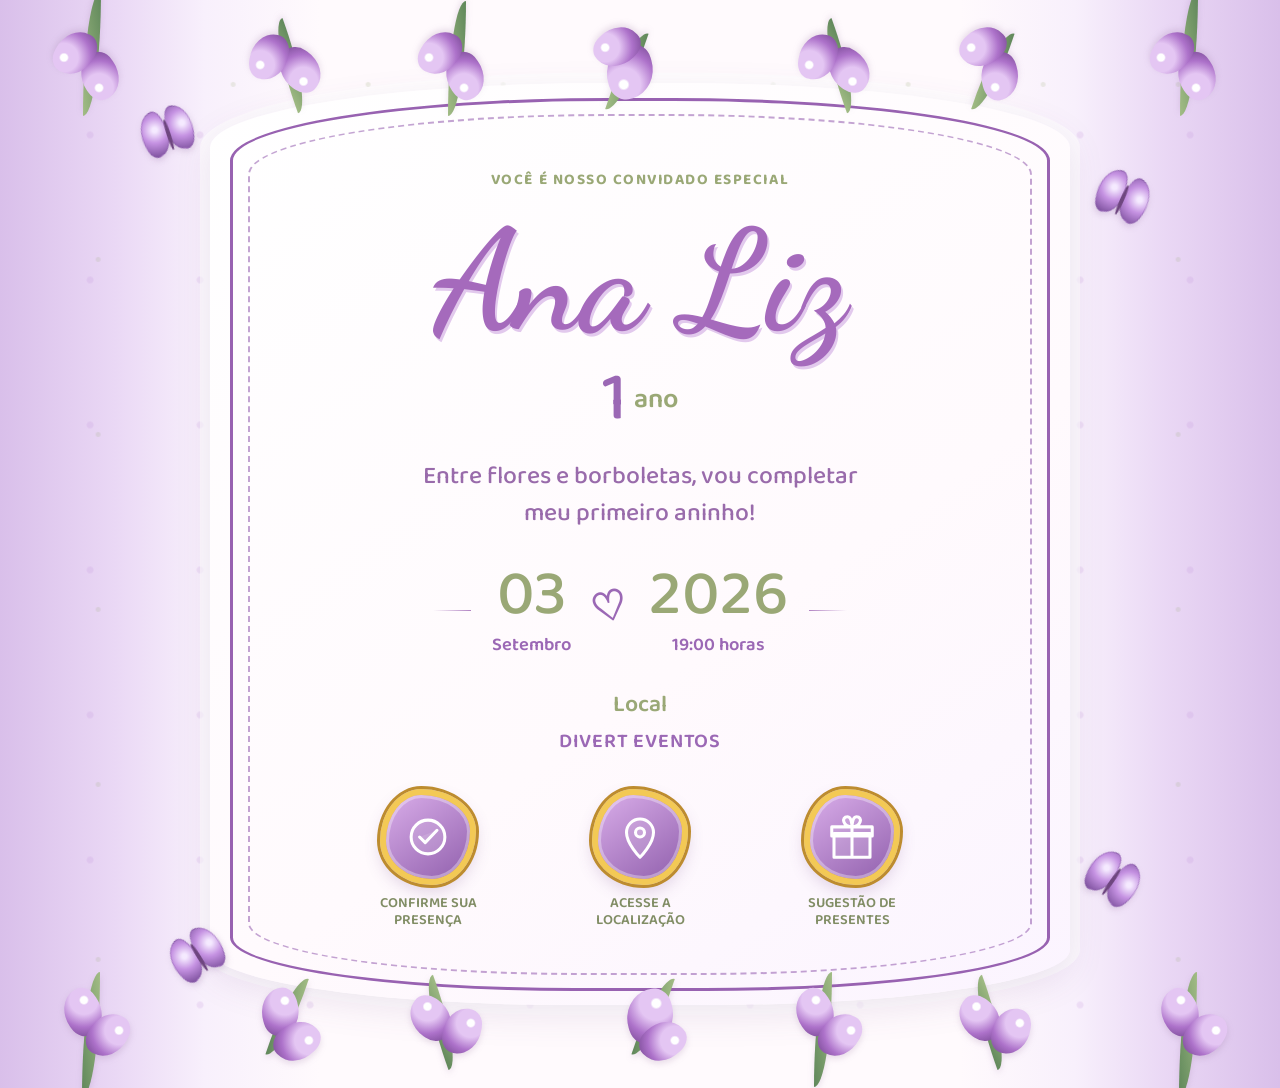
==== commit 29fbbf7f: "Troca ícone da confirmação por check" ====
--- a/index.html
+++ b/index.html
@@ -38,7 +38,7 @@
       <nav class="action-grid" aria-label="Ações do convite">
         <a href="confirmar.html">
           <span class="round-icon gold-ring" aria-hidden="true">
-            <svg viewBox="0 0 48 48"><path d="M12 8h24v32H12zM18 14h12M19 35l5-5 5 5M24 30v-8"/></svg>
+            <svg viewBox="0 0 48 48"><circle cx="24" cy="24" r="15"/><path d="m16.5 24 5 5 10.5-11"/></svg>
           </span>
           <span>Confirme sua<br>presença</span>
         </a>
--- a/assets/styles.css
+++ b/assets/styles.css
@@ -202,3 +202,202 @@
   .gift-item span { font-size:1.7rem; }
   .gift-item strong { font-size:1.3rem; }
 }
+
+/* Caligrafia somente nos títulos; demais textos priorizam leitura */
+.hero-content,.gifts-content,.venue,.date-row,.action-grid,
+.age strong,.age span,.verse,.date-row strong,.date-row span,
+.venue span,.venue strong,.eyebrow,.action-grid a,.gifts-intro,
+.gift-item span,.gift-item strong,.primary-link,
+.rsvp-card .eyebrow,.rsvp-card .intro {
+  font-family:"Baloo 2",sans-serif;
+}
+.name,.gifts-title,.rsvp-card h1 {
+  font-family:"Dancing Script",cursive;
+}
+.eyebrow { font-size:.95rem; font-weight:700; letter-spacing:.1em; text-transform:uppercase; }
+.verse { font-size:clamp(1.15rem,3.6vw,1.55rem); font-weight:500; line-height:1.5; }
+.age strong { font-size:4.3rem; font-weight:500; line-height:1; }
+.age span { font-size:1.7rem; font-weight:600; }
+.date-row strong { font-size:clamp(2.8rem,8vw,4rem); font-weight:500; line-height:1.1; }
+.date-row span { font-size:1.15rem; font-weight:600; }
+.venue span { font-size:1.45rem; font-weight:600; }
+.venue strong { font-size:1.25rem; font-weight:600; letter-spacing:.04em; }
+.action-grid a { font-size:.9rem; font-weight:600; line-height:1.15; text-transform:uppercase; }
+.gifts-intro { font-size:1.1rem; font-weight:500; line-height:1.55; }
+.gift-item span { font-size:1.5rem; font-weight:600; }
+.gift-item strong { font-size:1.2rem; font-weight:600; }
+.primary-link { font-size:1.15rem; font-weight:600; }
+.rsvp-card .intro { font-size:1.1rem; font-weight:500; }
+
+@media(max-width:540px) {
+  .eyebrow { font-size:.78rem; }
+  .verse { font-size:1rem; }
+  .action-grid a { font-size:.68rem; }
+  .gifts-intro { font-size:1rem; }
+  .gift-item span { font-size:1.3rem; }
+  .gift-item strong { font-size:1.05rem; }
+}
+
+/* Ritmo vertical e estrutura compartilhada entre todas as páginas */
+.hero-content,.gifts-content,.rsvp-card__content {
+  width:min(calc(100% - 5rem),620px);
+  padding-top:10.5rem;
+  padding-bottom:10rem;
+}
+.rsvp-card__content { max-width:590px; }
+.rsvp-card .stitched-frame { display:block; }
+.rsvp-card::after { display:none; }
+.rsvp-card .back-button { top:6.5rem; left:max(3.3rem,calc(50% - 395px)); }
+.rsvp-form,.rsvp-form fieldset,.rsvp-form input,.rsvp-form textarea,
+.rsvp-form .choice { min-width:0; max-width:100%; }
+.rsvp-form { width:100%; overflow:hidden; }
+.rsvp-card .intro { width:100%; overflow-wrap:anywhere; }
+.rsvp-card .garden { z-index:7; }
+.rsvp-card .css-butterfly { z-index:6; }
+
+@media(max-width:540px) {
+  .hero-content,.gifts-content,.rsvp-card__content {
+    width:calc(100% - 6rem);
+    padding-top:9.5rem;
+    padding-bottom:9rem;
+  }
+  .rsvp-card .back-button { top:6.35rem; left:2.75rem; }
+  .rsvp-card__content { width:calc(100% - 5.6rem); }
+  .rsvp-form { overflow:visible; }
+  .rsvp-form input,.rsvp-form textarea,.rsvp-form button,.rsvp-form .choice { width:100%; }
+}
+
+.rsvp-card__content {
+  width:calc(100vw - 6rem) !important;
+  max-width:590px;
+  overflow:visible;
+}
+.rsvp-form { width:100%; overflow:hidden; }
+.rsvp-form > input,.rsvp-form > textarea,.rsvp-form > button {
+  display:block;
+  width:100%;
+  max-width:100%;
+}
+.rsvp-form .choice { width:100%; max-width:100%; }
+.rsvp-form .choice input {
+  flex:0 0 1.05rem;
+  width:1.05rem;
+  min-width:1.05rem;
+  max-width:1.05rem;
+}
+.rsvp-form .choice span { flex:1; min-width:0; overflow-wrap:anywhere; }
+
+@media(max-width:540px) {
+  .rsvp-card__content { width:calc(100vw - 6rem) !important; max-width:calc(100vw - 6rem); }
+  .rsvp-form { overflow:hidden; }
+}
+
+.back-link {
+  display:block;
+  width:max-content;
+  max-width:100%;
+  margin:1.5rem auto 0;
+  padding:.45rem .9rem;
+  border-bottom:2px solid #b487c8;
+  color:var(--dark);
+  font:600 1rem "Baloo 2",sans-serif;
+  text-align:center;
+  text-decoration:none;
+  transition:transform .2s ease,color .2s ease;
+}
+.back-link:hover { color:var(--purple); transform:translateY(-2px); }
+.rsvp-form .back-link { margin-top:1.25rem; }
+
+.success-modal {
+  width:min(90vw,680px);
+  max-height:90vh;
+  margin:auto;
+  padding:0;
+  overflow:hidden;
+  border:0;
+  border-radius:44px;
+  color:var(--dark);
+  background:linear-gradient(145deg,#fff,#fff9fd 65%,#ead8f5);
+  box-shadow:0 25px 90px #3f235f75,0 0 0 7px #fff8,0 0 0 11px #a76dc0;
+}
+.success-modal::backdrop {
+  background:#4b2a627d;
+  backdrop-filter:blur(7px);
+}
+.success-modal::before {
+  content:"";
+  position:absolute;
+  inset:20px;
+  pointer-events:none;
+  border:2px dashed #b889cb;
+  border-radius:31px;
+}
+.success-modal__content {
+  position:relative;
+  z-index:2;
+  width:min(78%,470px);
+  margin:auto;
+  padding:7.5rem 0 4rem;
+  text-align:center;
+}
+.success-modal__check {
+  display:grid;
+  place-items:center;
+  width:74px;
+  height:74px;
+  margin:0 auto 1rem;
+  border:5px solid #efc653;
+  border-radius:50%;
+  color:#fff;
+  background:linear-gradient(145deg,#bb88d1,#8952a3);
+  box-shadow:0 5px 0 #bb8b2c;
+  font:700 2.4rem "Baloo 2",sans-serif;
+}
+.success-modal h2 {
+  margin:.7rem 0 1.2rem;
+  color:var(--purple);
+  font:700 clamp(3.7rem,10vw,6rem)/1.05 "Dancing Script",cursive;
+}
+.success-modal p:not(.eyebrow) {
+  margin:0 auto 1.8rem;
+  color:#715c7a;
+  font:500 1.15rem/1.55 "Baloo 2",sans-serif;
+}
+.success-modal button { width:min(100%,330px); }
+.success-modal__flowers {
+  position:absolute;
+  z-index:1;
+  top:-18px;
+  left:0;
+  width:100%;
+  height:100px;
+  display:flex;
+  justify-content:space-around;
+}
+.success-modal__flowers i {
+  position:relative;
+  width:13px;
+  height:76px;
+  border-radius:100% 0;
+  background:linear-gradient(#71966b,#a9bd8a);
+}
+.success-modal__flowers i::before,.success-modal__flowers i::after {
+  content:"";
+  position:absolute;
+  width:31px;
+  height:38px;
+  border-radius:60% 35% 60% 35%;
+  background:radial-gradient(circle at 70% 30%,#fff 0 8%,#d9b4eb 12% 38%,#9560b1 75%);
+}
+.success-modal__flowers i::before { top:24px; left:-21px; transform:rotate(-35deg); }
+.success-modal__flowers i::after { top:37px; left:5px; transform:rotate(30deg); }
+.success-modal__butterfly { z-index:3; top:24%; right:5%; transform:scale(.8) rotate(25deg); }
+
+@media(max-width:540px) {
+  .success-modal { width:calc(100vw - 2.5rem); border-radius:32px; }
+  .success-modal::before { inset:13px; border-radius:23px; }
+  .success-modal__content { width:76%; padding:6.5rem 0 3rem; }
+  .success-modal__check { width:62px; height:62px; font-size:2rem; }
+  .success-modal h2 { font-size:3.7rem; }
+  .success-modal p:not(.eyebrow) { font-size:1rem; }
+}
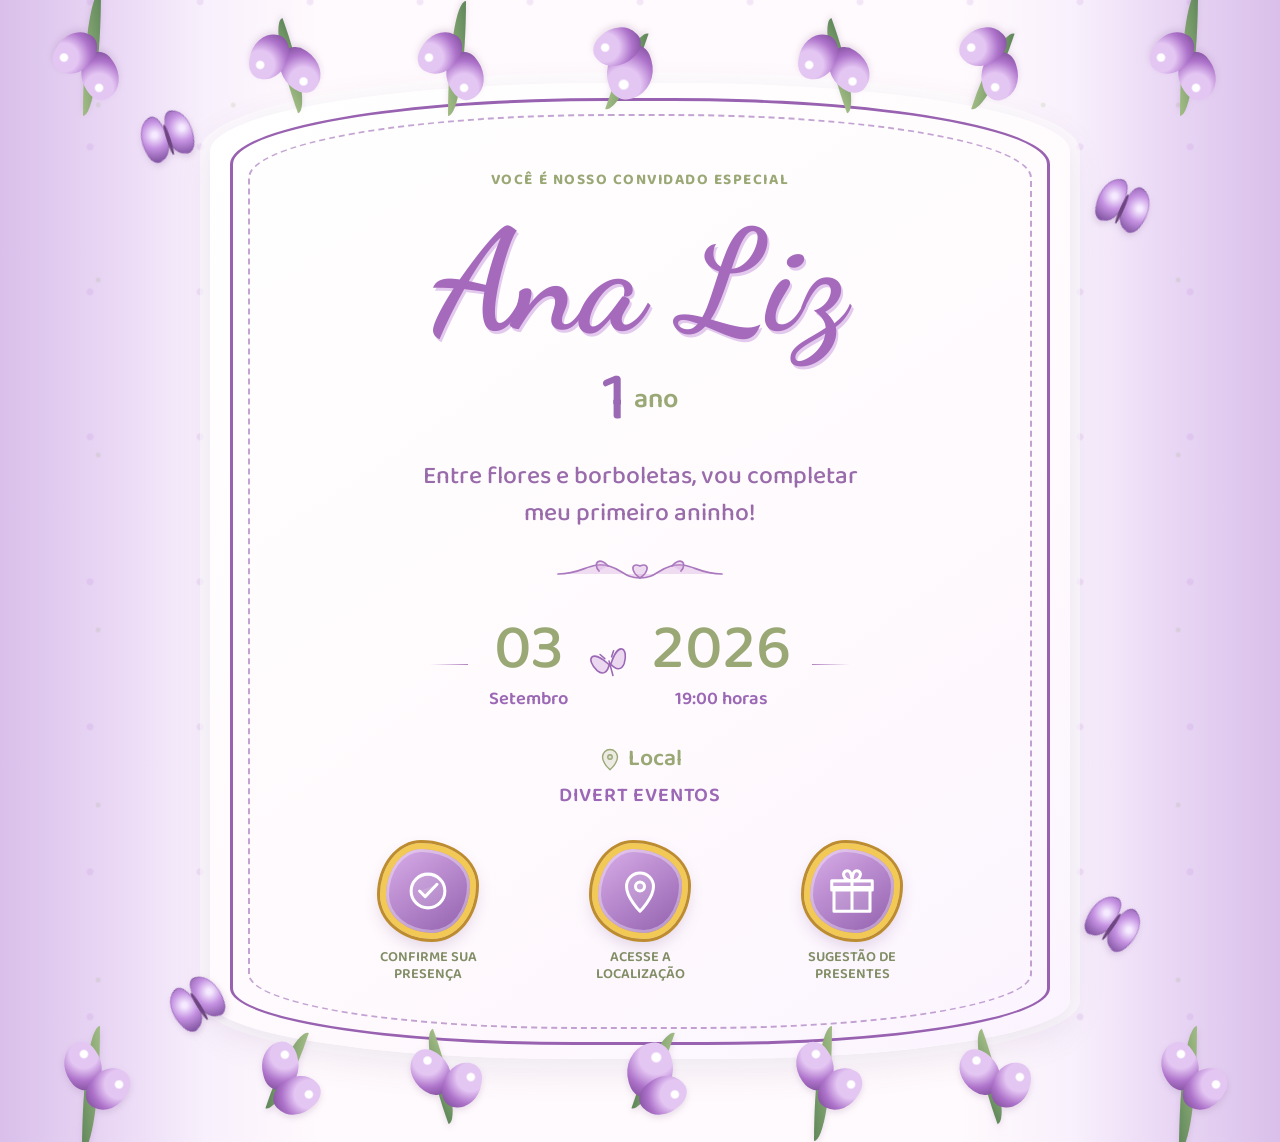
==== commit 53b6af2b: "Enriquece detalhes e iconografia em SVG" ====
--- a/index.html
+++ b/index.html
@@ -26,14 +26,17 @@
       <h1 class="name">Ana Liz</h1>
       <p class="age"><strong>1</strong><span>ano</span></p>
       <p class="verse">Entre flores e borboletas, vou completar<br>meu primeiro aninho!</p>
+      <div class="floral-divider" aria-hidden="true">
+        <svg viewBox="0 0 180 30"><path d="M8 17c26 0 31-13 51-8 14 4 16 12 31 12s17-8 31-12c20-5 25 8 51 8"/><path d="M58 9c-8-10-16-3-9 5M122 9c8-10 16-3 9 5"/><path d="M90 21c-10-7-9-16 0-12 9-4 10 5 0 12z"/></svg>
+      </div>
 
       <div class="date-row" aria-label="3 de setembro de 2026, às 19 horas">
         <div><strong>03</strong><span>Setembro</span></div>
-        <span class="date-butterfly" aria-hidden="true">♡</span>
+        <span class="date-butterfly" aria-hidden="true"><svg viewBox="0 0 48 40"><path d="M23 20C8-4-2 7 8 23c5 7 11 5 15-3zm2 0C40-4 50 7 40 23c-5 7-11 5-15-3zM24 16v17m-4-21-4-6m12 6 4-6"/></svg></span>
         <div><strong>2026</strong><span>19:00 horas</span></div>
       </div>
 
-      <p class="venue"><span>Local</span><strong>DIVERT EVENTOS</strong></p>
+      <p class="venue"><span><svg viewBox="0 0 32 32" aria-hidden="true"><path d="M16 29S6 20 6 12a10 10 0 0 1 20 0c0 8-10 17-10 17z"/><circle cx="16" cy="12" r="3"/></svg>Local</span><strong>DIVERT EVENTOS</strong></p>
 
       <nav class="action-grid" aria-label="Ações do convite">
         <a href="confirmar.html">
--- a/assets/styles.css
+++ b/assets/styles.css
@@ -353,6 +353,7 @@
   box-shadow:0 5px 0 #bb8b2c;
   font:700 2.4rem "Baloo 2",sans-serif;
 }
+.success-modal__check svg { width:42px; fill:none; stroke:currentColor; stroke-width:5; stroke-linecap:round; stroke-linejoin:round; }
 .success-modal h2 {
   margin:.7rem 0 1.2rem;
   color:var(--purple);
@@ -401,3 +402,20 @@
   .success-modal h2 { font-size:3.7rem; }
   .success-modal p:not(.eyebrow) { font-size:1rem; }
 }
+
+/* Ornamentos e iconografia vetorial */
+.floral-divider { display:grid; place-items:center; width:180px; max-width:70%; margin:1rem auto; color:#aa78be; }
+.floral-divider svg { display:block; width:100%; fill:#d6addf66; stroke:currentColor; stroke-width:1.7; stroke-linecap:round; stroke-linejoin:round; }
+.date-butterfly { display:grid; place-items:center; width:42px; }
+.date-butterfly svg { width:42px; fill:#cda4dd66; stroke:var(--purple); stroke-width:1.8; stroke-linecap:round; stroke-linejoin:round; }
+.venue span { display:inline-flex; align-items:center; justify-content:center; gap:.35rem; }
+.venue span svg { width:24px; fill:#a8b48135; stroke:var(--green); stroke-width:1.8; stroke-linecap:round; stroke-linejoin:round; }
+.primary-link { display:inline-flex; align-items:center; justify-content:center; gap:.5rem; }
+.primary-link svg,.rsvp-form button svg { width:22px; fill:none; stroke:currentColor; stroke-width:2; stroke-linecap:round; stroke-linejoin:round; }
+.rsvp-form button { display:flex; align-items:center; justify-content:center; gap:.55rem; }
+.back-link { display:flex; align-items:center; justify-content:center; gap:.25rem; }
+.back-link svg { width:20px; fill:none; stroke:currentColor; stroke-width:2.3; stroke-linecap:round; stroke-linejoin:round; }
+.gift-item:nth-child(1) .gift-icon { background:linear-gradient(145deg,#f4e9fb,#dfc6ed); }
+.gift-item:nth-child(2) .gift-icon { background:linear-gradient(145deg,#f7eafa,#d8c2eb); }
+.gift-item:nth-child(3) .gift-icon { background:linear-gradient(145deg,#f0e4f8,#d3b8e7); }
+.gift-icon svg { filter:drop-shadow(0 2px 1px #fff); }
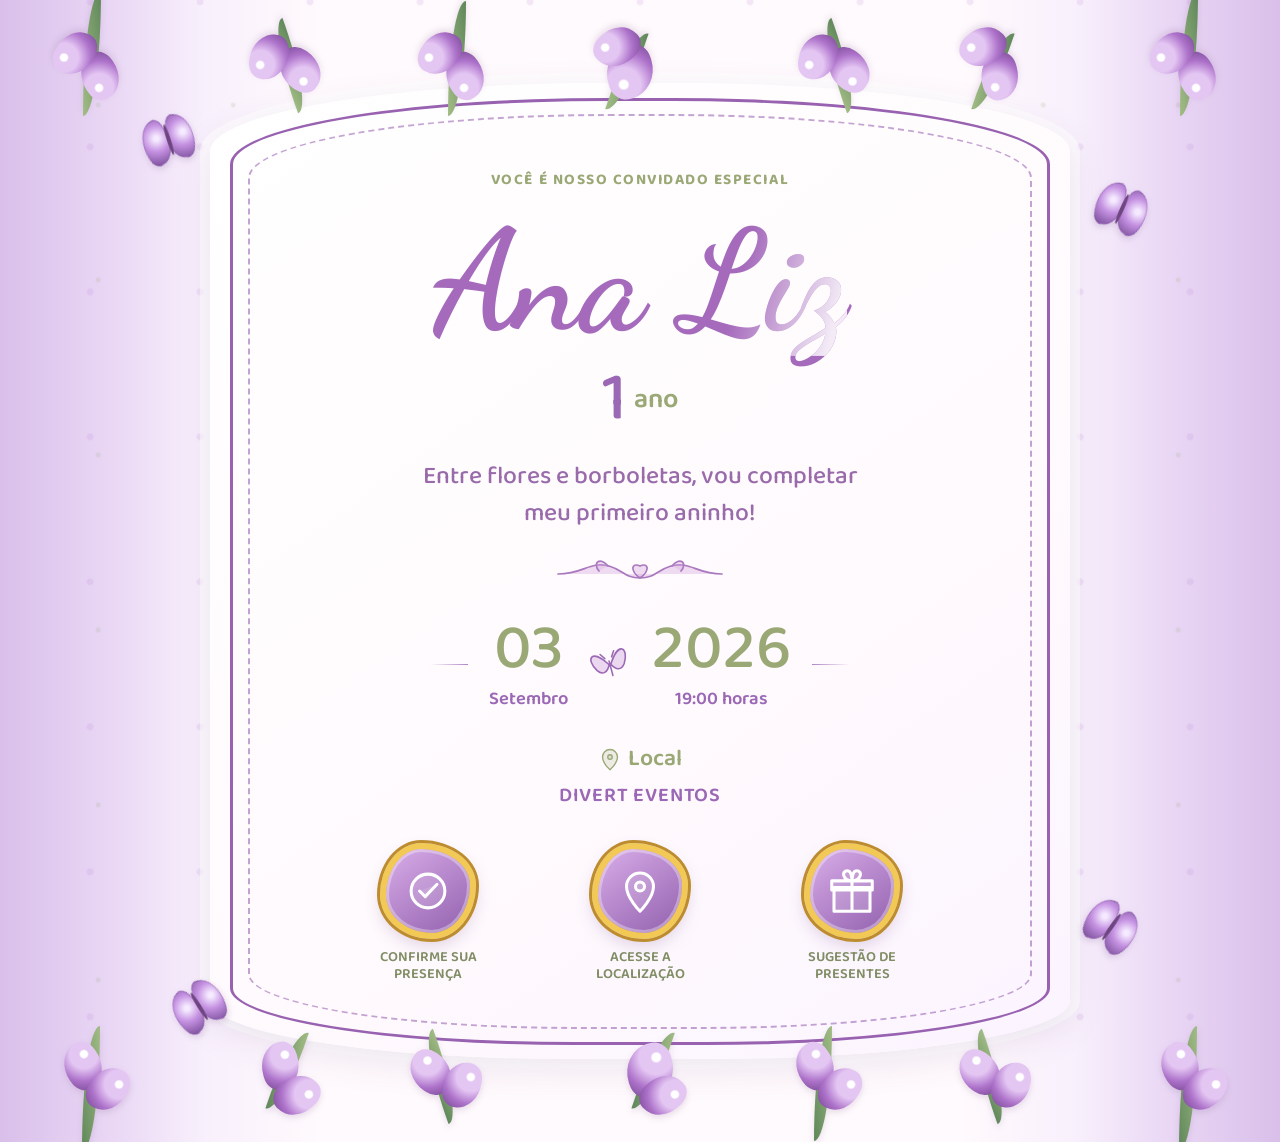
==== commit 5f297b3e: "Aplica reflexo isolado sobre o nome" ====
--- a/index.html
+++ b/index.html
@@ -23,7 +23,7 @@
 
     <section class="hero-content">
       <p class="eyebrow">Você é nosso convidado especial</p>
-      <h1 class="name">Ana Liz</h1>
+      <h1 class="name" data-text="Ana Liz">Ana Liz</h1>
       <p class="age"><strong>1</strong><span>ano</span></p>
       <p class="verse">Entre flores e borboletas, vou completar<br>meu primeiro aninho!</p>
       <div class="floral-divider" aria-hidden="true">
--- a/assets/styles.css
+++ b/assets/styles.css
@@ -419,3 +419,197 @@
 .gift-item:nth-child(2) .gift-icon { background:linear-gradient(145deg,#f7eafa,#d8c2eb); }
 .gift-item:nth-child(3) .gift-icon { background:linear-gradient(145deg,#f0e4f8,#d3b8e7); }
 .gift-icon svg { filter:drop-shadow(0 2px 1px #fff); }
+
+/* Movimento e interações */
+@keyframes content-arrive {
+  from { opacity:0; transform:translateY(24px) scale(.985); }
+  to { opacity:1; transform:translateY(0) scale(1); }
+}
+@keyframes title-arrive {
+  0% { opacity:0; transform:scale(.72) rotate(-3deg); }
+  70% { transform:scale(1.04) rotate(1deg); }
+  100% { opacity:1; transform:scale(1) rotate(0); }
+}
+@keyframes flower-sway {
+  0%,100% { transform:rotate(var(--r,0deg)); }
+  50% { transform:rotate(calc(var(--r,0deg) + 7deg)); }
+}
+@keyframes butterfly-flight {
+  0%,100% { translate:0 0; rotate:0deg; }
+  30% { translate:7px -9px; rotate:4deg; }
+  65% { translate:-5px -4px; rotate:-3deg; }
+}
+@keyframes wing-left {
+  0%,100% { transform:rotate(-15deg) scaleX(1); }
+  50% { transform:rotate(-2deg) scaleX(.68); }
+}
+@keyframes wing-right {
+  0%,100% { transform:rotate(15deg) scaleX(1); }
+  50% { transform:rotate(2deg) scaleX(.68); }
+}
+@keyframes gentle-float {
+  0%,100% { transform:translateY(0) rotate(0); }
+  50% { transform:translateY(-7px) rotate(1deg); }
+}
+@keyframes shine {
+  0% { left:-90%; }
+  45%,100% { left:130%; }
+}
+@keyframes modal-pop {
+  from { opacity:0; transform:translateY(30px) scale(.88); }
+  to { opacity:1; transform:translateY(0) scale(1); }
+}
+@keyframes check-pop {
+  0% { transform:scale(0) rotate(-25deg); }
+  75% { transform:scale(1.14) rotate(4deg); }
+  100% { transform:scale(1) rotate(0); }
+}
+
+.hero-content,.gifts-content,.rsvp-card__content { animation:content-arrive .8s cubic-bezier(.2,.75,.25,1) both; }
+.name,.gifts-title,.rsvp-card h1 { animation:title-arrive .9s .15s cubic-bezier(.2,.8,.25,1) both; }
+.garden i { animation:flower-sway 3.8s ease-in-out infinite; }
+.garden i:nth-child(2n) { animation-delay:-1.3s; }
+.garden i:nth-child(3n) { animation-delay:-2.4s; }
+.css-butterfly { animation:butterfly-flight 4.2s ease-in-out infinite; }
+.css-butterfly:nth-of-type(2n) { animation-delay:-2.1s; }
+.css-butterfly::before { transform-origin:right center; animation:wing-left .75s ease-in-out infinite; }
+.css-butterfly::after { transform-origin:left center; animation:wing-right .75s ease-in-out infinite; }
+.date-butterfly { animation:gentle-float 2.8s ease-in-out infinite; }
+.action-grid a { transition:transform .25s ease,color .25s ease; }
+.action-grid a:nth-child(2) .round-icon { animation-delay:-1.1s; }
+.action-grid a:nth-child(3) .round-icon { animation-delay:-2.2s; }
+.action-grid .round-icon { animation:gentle-float 3.3s ease-in-out infinite; }
+.action-grid a:hover { color:var(--purple); transform:translateY(-4px); }
+.action-grid a:active,.primary-link:active,.back-link:active { transform:scale(.96); }
+.gift-item { transition:transform .25s ease,background-color .25s ease; border-radius:18px; }
+.gift-item:hover { transform:translateX(7px); background:#ead8f53d; }
+.gift-item:hover .gift-icon { transform:rotate(-5deg) scale(1.06); }
+.gift-icon { transition:transform .28s cubic-bezier(.2,.8,.25,1.3); }
+.primary-link,.rsvp-form button { position:relative; overflow:hidden; transition:transform .22s ease,box-shadow .22s ease; }
+.primary-link::after,.rsvp-form button::after {
+  content:""; position:absolute; top:-30%; left:-90%; width:38%; height:160%;
+  background:linear-gradient(90deg,transparent,#fff8,transparent); transform:rotate(18deg);
+  animation:shine 3.6s 1s ease-in-out infinite;
+}
+.primary-link:hover,.rsvp-form button:hover { transform:translateY(-3px); box-shadow:0 8px 0 #bd9029,0 13px 25px #70438035; }
+.rsvp-form input,.rsvp-form textarea,.choice { transition:border-color .2s ease,box-shadow .2s ease,transform .2s ease; }
+.choice:hover { transform:translateX(4px); border-color:#bd91d1; }
+.success-modal[open] { animation:modal-pop .45s cubic-bezier(.2,.85,.3,1.15) both; }
+.success-modal[open] .success-modal__check { animation:check-pop .6s .25s cubic-bezier(.2,.8,.3,1.2) both; }
+.success-modal[open] h2 { animation:title-arrive .65s .2s both; }
+
+@media(prefers-reduced-motion:reduce) {
+  *,*::before,*::after {
+    scroll-behavior:auto !important;
+    animation-duration:.01ms !important;
+    animation-iteration-count:1 !important;
+    transition-duration:.01ms !important;
+  }
+}
+
+/* Nome sólido, sem camada de brilho sobre as letras */
+@keyframes name-soft-glow {
+  0%,72%,100% { text-shadow:2px 3px 0 #e2c9ed; }
+  82% { text-shadow:2px 3px 0 #e2c9ed,0 0 12px #c98dde80; }
+}
+.name {
+  color:#a56abc;
+  background:none !important;
+  -webkit-background-clip:initial;
+  background-clip:initial;
+  -webkit-text-fill-color:#a56abc !important;
+  filter:none !important;
+  text-shadow:none !important;
+  animation:none !important;
+  transform:none !important;
+}
+
+/* Reflexo isolado: a camada base do nome permanece sólida */
+@keyframes name-reflection {
+  0%,68%,100% { background-position:180% center; }
+  82% { background-position:-80% center; }
+}
+.name { position:relative; display:block; width:max-content; max-width:100%; margin-left:auto; margin-right:auto; }
+.name::after {
+  content:attr(data-text);
+  position:absolute;
+  inset:0;
+  z-index:1;
+  pointer-events:none;
+  color:transparent;
+  background:linear-gradient(105deg,transparent 38%,#ffffffde 48%,#f7ddff 52%,transparent 62%);
+  background-size:250% 100%;
+  background-position:180% center;
+  background-clip:text;
+  -webkit-background-clip:text;
+  -webkit-text-fill-color:transparent;
+  text-shadow:none;
+  filter:none;
+  animation:name-reflection 7s 2s ease-in-out infinite;
+}
+
+@media(prefers-reduced-motion:reduce) {
+  .name::after { display:none; }
+}
+
+/* Botões permanecem fixos para facilitar leitura e toque */
+.action-grid .round-icon { animation:none; }
+.action-grid a:hover,.action-grid a:active,
+.primary-link:hover,.primary-link:active,
+.rsvp-form button:hover,.rsvp-form button:active,
+.back-link:hover,.back-link:active,
+.success-modal button:hover,.success-modal button:active {
+  transform:none;
+}
+.action-grid a:hover .round-icon { transform:none; }
+
+/* Brilho do nome e atmosfera animada ao fundo */
+@keyframes name-shimmer {
+  0%,62%,100% { background-position:120% center; filter:drop-shadow(0 3px 0 #e2c9ed); }
+  74% { background-position:45% center; filter:drop-shadow(0 3px 0 #e2c9ed) drop-shadow(0 0 12px #dba7ed); }
+  86% { background-position:-25% center; filter:drop-shadow(0 3px 0 #e2c9ed); }
+}
+@keyframes ambient-gradient {
+  0%,100% { background-position:0% 30%; }
+  50% { background-position:100% 70%; }
+}
+@keyframes background-sparkle {
+  0%,100% { opacity:.12; background-position:3% 22%,97% 38%; }
+  45% { opacity:.23; }
+  50% { background-position:5% 25%,94% 34%; }
+}
+@keyframes card-glow {
+  0%,100% { box-shadow:0 10px 35px #71468720,0 0 0 10px #ffffff9c,0 0 35px #c99cdd20; }
+  50% { box-shadow:0 14px 42px #7146872b,0 0 0 10px #ffffffb5,0 0 65px #c99cdd4a; }
+}
+@keyframes stitch-breathe {
+  0%,100% { border-color:#9862b1; }
+  50% { border-color:#bd8bce; }
+}
+
+.name {
+  color:transparent;
+  background:linear-gradient(105deg,#9a61b2 0%,#b578c9 35%,#fff 47%,#f2d2fb 52%,#a767bd 64%,#9155aa 100%);
+  background-size:260% 100%;
+  background-position:120% center;
+  background-clip:text;
+  -webkit-background-clip:text;
+  -webkit-text-fill-color:transparent;
+  animation:title-arrive .9s .15s cubic-bezier(.2,.8,.25,1) both,name-shimmer 7s 1.8s ease-in-out infinite;
+}
+.invitation-page,.form-page {
+  background-size:180% 180%;
+  animation:ambient-gradient 14s ease-in-out infinite;
+}
+.paper::before,.rsvp-card::before { animation:background-sparkle 8s ease-in-out infinite; }
+.paper::after { animation:card-glow 6s ease-in-out infinite; }
+.stitched-frame { animation:stitch-breathe 5s ease-in-out infinite; }
+
+@media(prefers-reduced-motion:reduce) {
+  .name {
+    color:var(--purple);
+    background:none;
+    -webkit-text-fill-color:currentColor;
+    filter:none;
+  }
+}
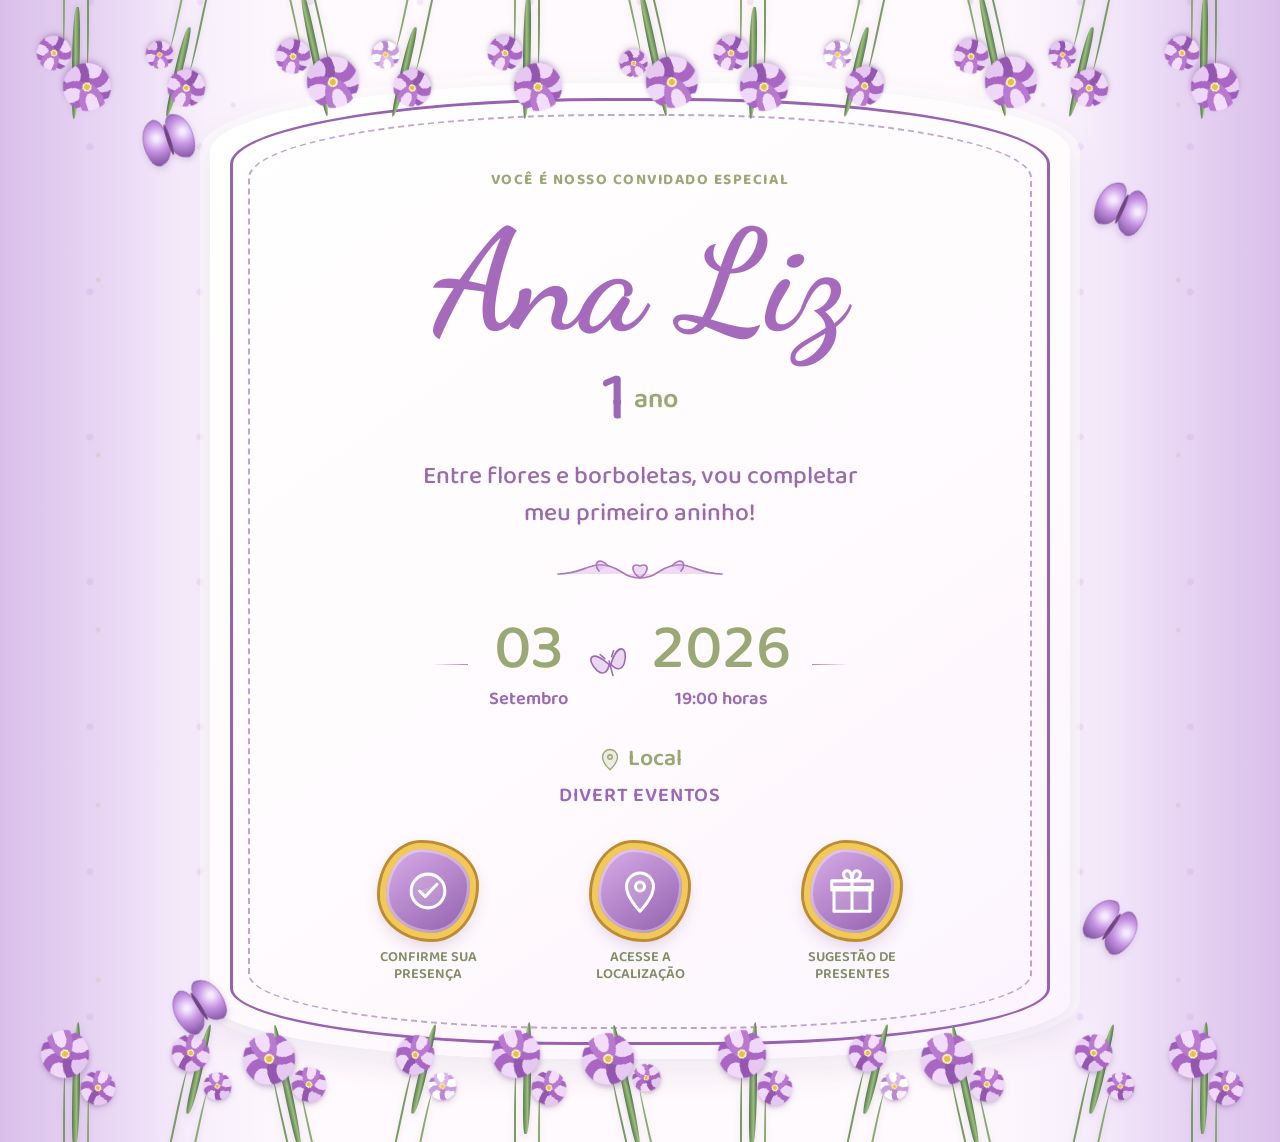
==== commit c23ac43d: "Transforma bordas em jardim floral detalhado" ====
--- a/index.html
+++ b/index.html
@@ -13,8 +13,8 @@
 </head>
 <body class="invitation-page">
   <main class="paper">
-    <div class="garden garden--top" aria-hidden="true"><i></i><i></i><i></i><i></i><i></i><i></i><i></i></div>
-    <div class="garden garden--bottom" aria-hidden="true"><i></i><i></i><i></i><i></i><i></i><i></i><i></i></div>
+    <div class="garden garden--top" aria-hidden="true"><i></i><i></i><i></i><i></i><i></i><i></i><i></i><i></i><i></i><i></i><i></i></div>
+    <div class="garden garden--bottom" aria-hidden="true"><i></i><i></i><i></i><i></i><i></i><i></i><i></i><i></i><i></i><i></i><i></i></div>
     <div class="stitched-frame" aria-hidden="true"></div>
     <span class="css-butterfly bf-1" aria-hidden="true"><i></i></span>
     <span class="css-butterfly bf-2" aria-hidden="true"><i></i></span>
--- a/assets/styles.css
+++ b/assets/styles.css
@@ -526,8 +526,11 @@
 
 /* Reflexo isolado: a camada base do nome permanece sólida */
 @keyframes name-reflection {
-  0%,68%,100% { background-position:180% center; }
-  82% { background-position:-80% center; }
+  0%,69%,88%,100% { opacity:0; background-position:180% center; }
+  70% { opacity:0; background-position:180% center; }
+  73% { opacity:1; }
+  84% { opacity:1; background-position:-80% center; }
+  87% { opacity:0; background-position:-80% center; }
 }
 .name { position:relative; display:block; width:max-content; max-width:100%; margin-left:auto; margin-right:auto; }
 .name::after {
@@ -545,11 +548,76 @@
   -webkit-text-fill-color:transparent;
   text-shadow:none;
   filter:none;
+  opacity:0;
   animation:name-reflection 7s 2s ease-in-out infinite;
 }
 
 @media(prefers-reduced-motion:reduce) {
   .name::after { display:none; }
+}
+
+/* Jardim floral com pétalas, miolos e folhagens */
+.garden { height:138px; padding-inline:1.5%; align-items:flex-start; overflow:visible; }
+.garden i {
+  flex:0 0 8px;
+  width:8px;
+  height:112px;
+  border-radius:80% 20% 60% 20%;
+  background:linear-gradient(90deg,#507c4e,#9fbd7a 55%,#416e43);
+  box-shadow:-12px 48px 0 -3px #779c63,12px 66px 0 -3px #89a970;
+}
+.garden i::before,.garden i::after {
+  width:48px;
+  height:48px;
+  border:0;
+  border-radius:50%;
+  background:
+    radial-gradient(circle at 50% 50%,#e8bd4e 0 8%,#fff6b6 9% 13%,transparent 14%),
+    radial-gradient(ellipse at 50% 13%,#f2ddfa 0 18%,#b979d0 19% 35%,transparent 36%),
+    radial-gradient(ellipse at 87% 43%,#eed7f8 0 18%,#a967c3 19% 35%,transparent 36%),
+    radial-gradient(ellipse at 73% 84%,#e5c7f2 0 18%,#9357b0 19% 35%,transparent 36%),
+    radial-gradient(ellipse at 27% 84%,#f0d9f8 0 18%,#a966c2 19% 35%,transparent 36%),
+    radial-gradient(ellipse at 13% 43%,#ead0f5 0 18%,#9b5db7 19% 35%,transparent 36%);
+  filter:drop-shadow(0 3px 2px #74468f35);
+}
+.garden i::before { left:-31px; top:8px; transform:rotate(-18deg); }
+.garden i::after { left:2px; top:42px; transform:scale(.72) rotate(24deg); }
+.garden i:nth-child(2n) { height:92px; --r:12deg; }
+.garden i:nth-child(2n)::before { transform:scale(.78) rotate(15deg); }
+.garden i:nth-child(2n)::after { top:35px; transform:scale(.58) rotate(-20deg); }
+.garden i:nth-child(3n) { height:126px; --r:-13deg; }
+.garden i:nth-child(3n)::before { transform:scale(1.08) rotate(-8deg); }
+.garden i:nth-child(4n)::after { background:
+  radial-gradient(circle at 50% 50%,#efc956 0 9%,#fff4a6 10% 14%,transparent 15%),
+  radial-gradient(ellipse at 50% 13%,#fff 0 18%,#d9b5eb 19% 35%,transparent 36%),
+  radial-gradient(ellipse at 87% 43%,#fff 0 18%,#c99fe0 19% 35%,transparent 36%),
+  radial-gradient(ellipse at 73% 84%,#f9effd 0 18%,#ba88d2 19% 35%,transparent 36%),
+  radial-gradient(ellipse at 27% 84%,#fff 0 18%,#c99fdf 19% 35%,transparent 36%),
+  radial-gradient(ellipse at 13% 43%,#fff 0 18%,#b77dce 19% 35%,transparent 36%);
+}
+.garden--top { top:-19px; }
+.garden--bottom { bottom:-18px; }
+.success-modal__flowers { height:112px; }
+.success-modal__flowers i { width:8px; height:78px; background:linear-gradient(90deg,#567c51,#a5ba82,#477044); }
+.success-modal__flowers i::before,.success-modal__flowers i::after {
+  width:40px; height:40px; border-radius:50%;
+  background:
+    radial-gradient(circle at 50% 50%,#edc552 0 10%,transparent 11%),
+    radial-gradient(ellipse at 50% 12%,#f3e2fa 0 22%,#af73c8 23% 38%,transparent 39%),
+    radial-gradient(ellipse at 87% 43%,#ead0f4 0 22%,#9b5eb7 23% 38%,transparent 39%),
+    radial-gradient(ellipse at 73% 85%,#f2ddf8 0 22%,#a566bf 23% 38%,transparent 39%),
+    radial-gradient(ellipse at 27% 85%,#ead1f4 0 22%,#9558b0 23% 38%,transparent 39%),
+    radial-gradient(ellipse at 13% 43%,#f5e7fa 0 22%,#b278ca 23% 38%,transparent 39%);
+}
+
+@media(max-width:540px) {
+  .garden { height:102px; padding-inline:0; }
+  .garden i { flex-basis:6px; width:6px; height:86px; }
+  .garden i::before,.garden i::after { width:36px; height:36px; }
+  .garden i::before { left:-23px; }
+  .garden i::after { left:0; top:36px; }
+  .garden i:nth-child(2n) { height:72px; }
+  .garden i:nth-child(3n) { height:94px; }
 }
 
 /* Botões permanecem fixos para facilitar leitura e toque */
